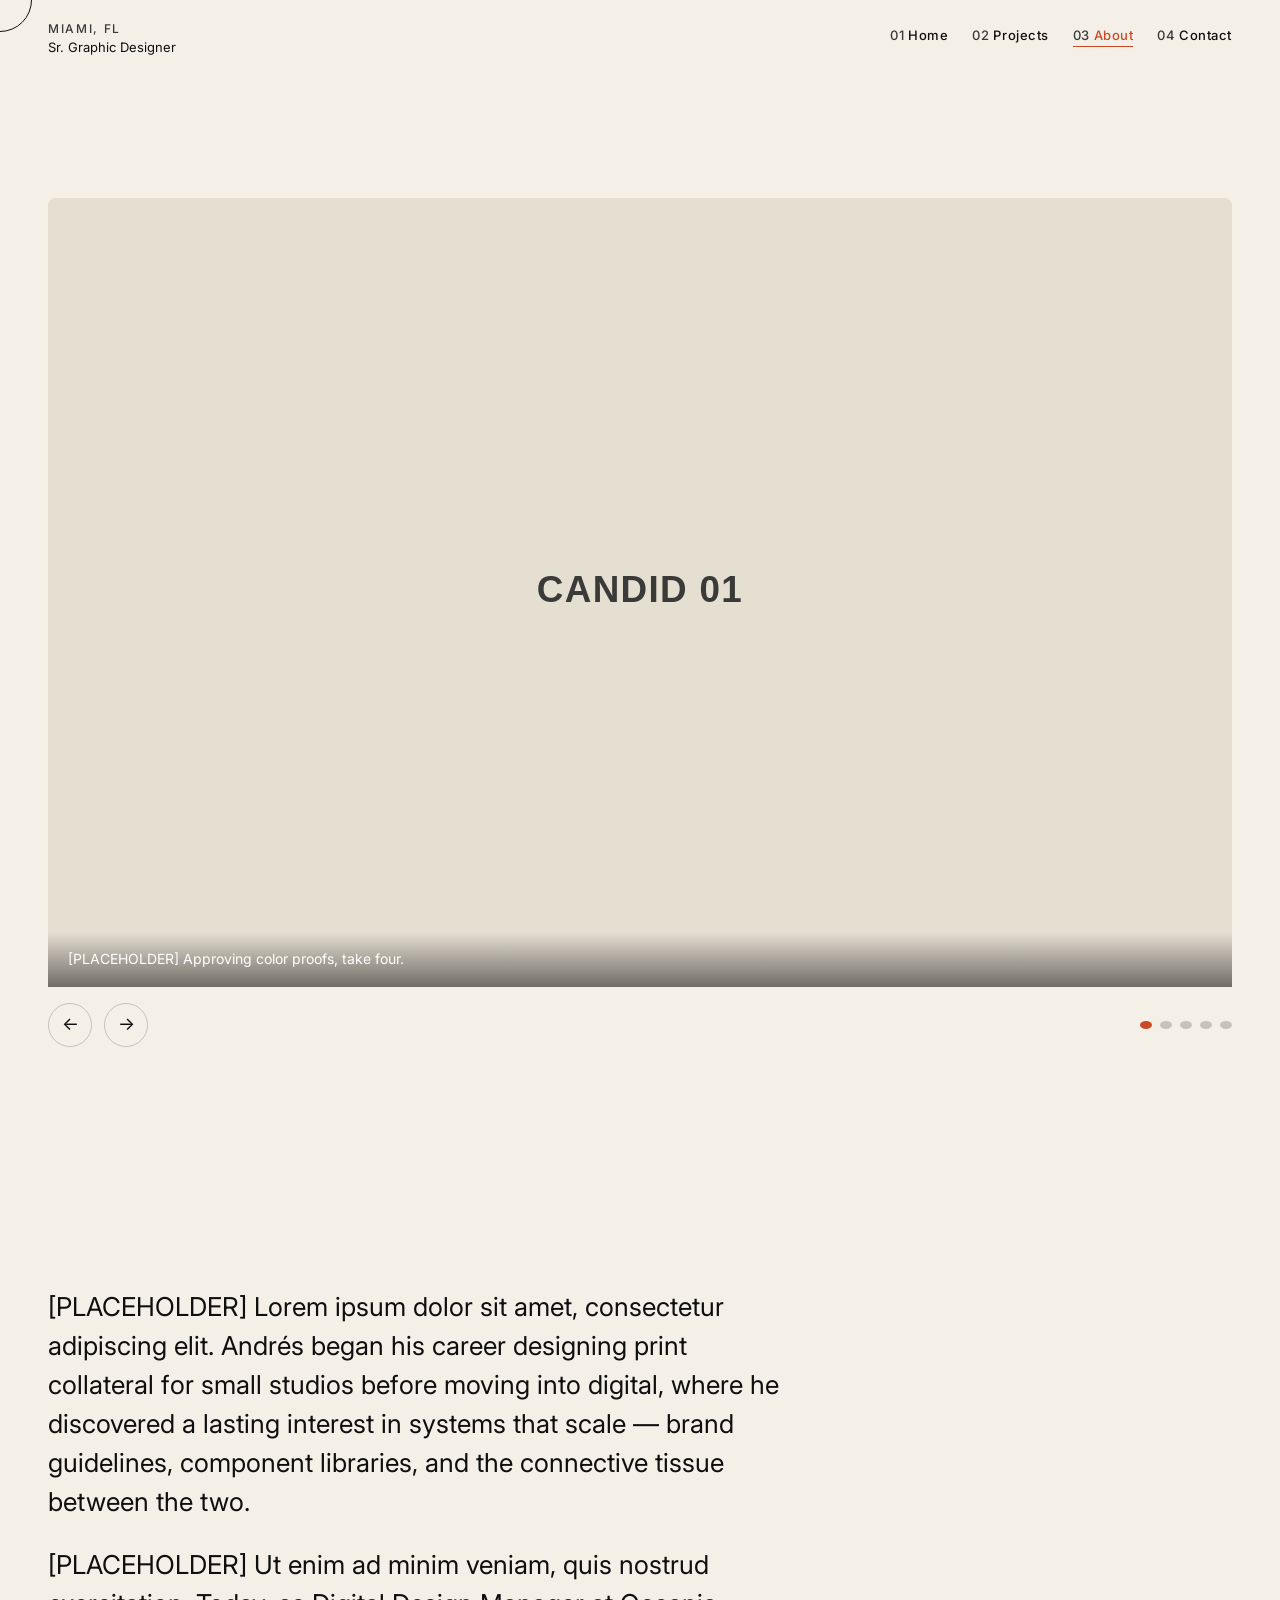
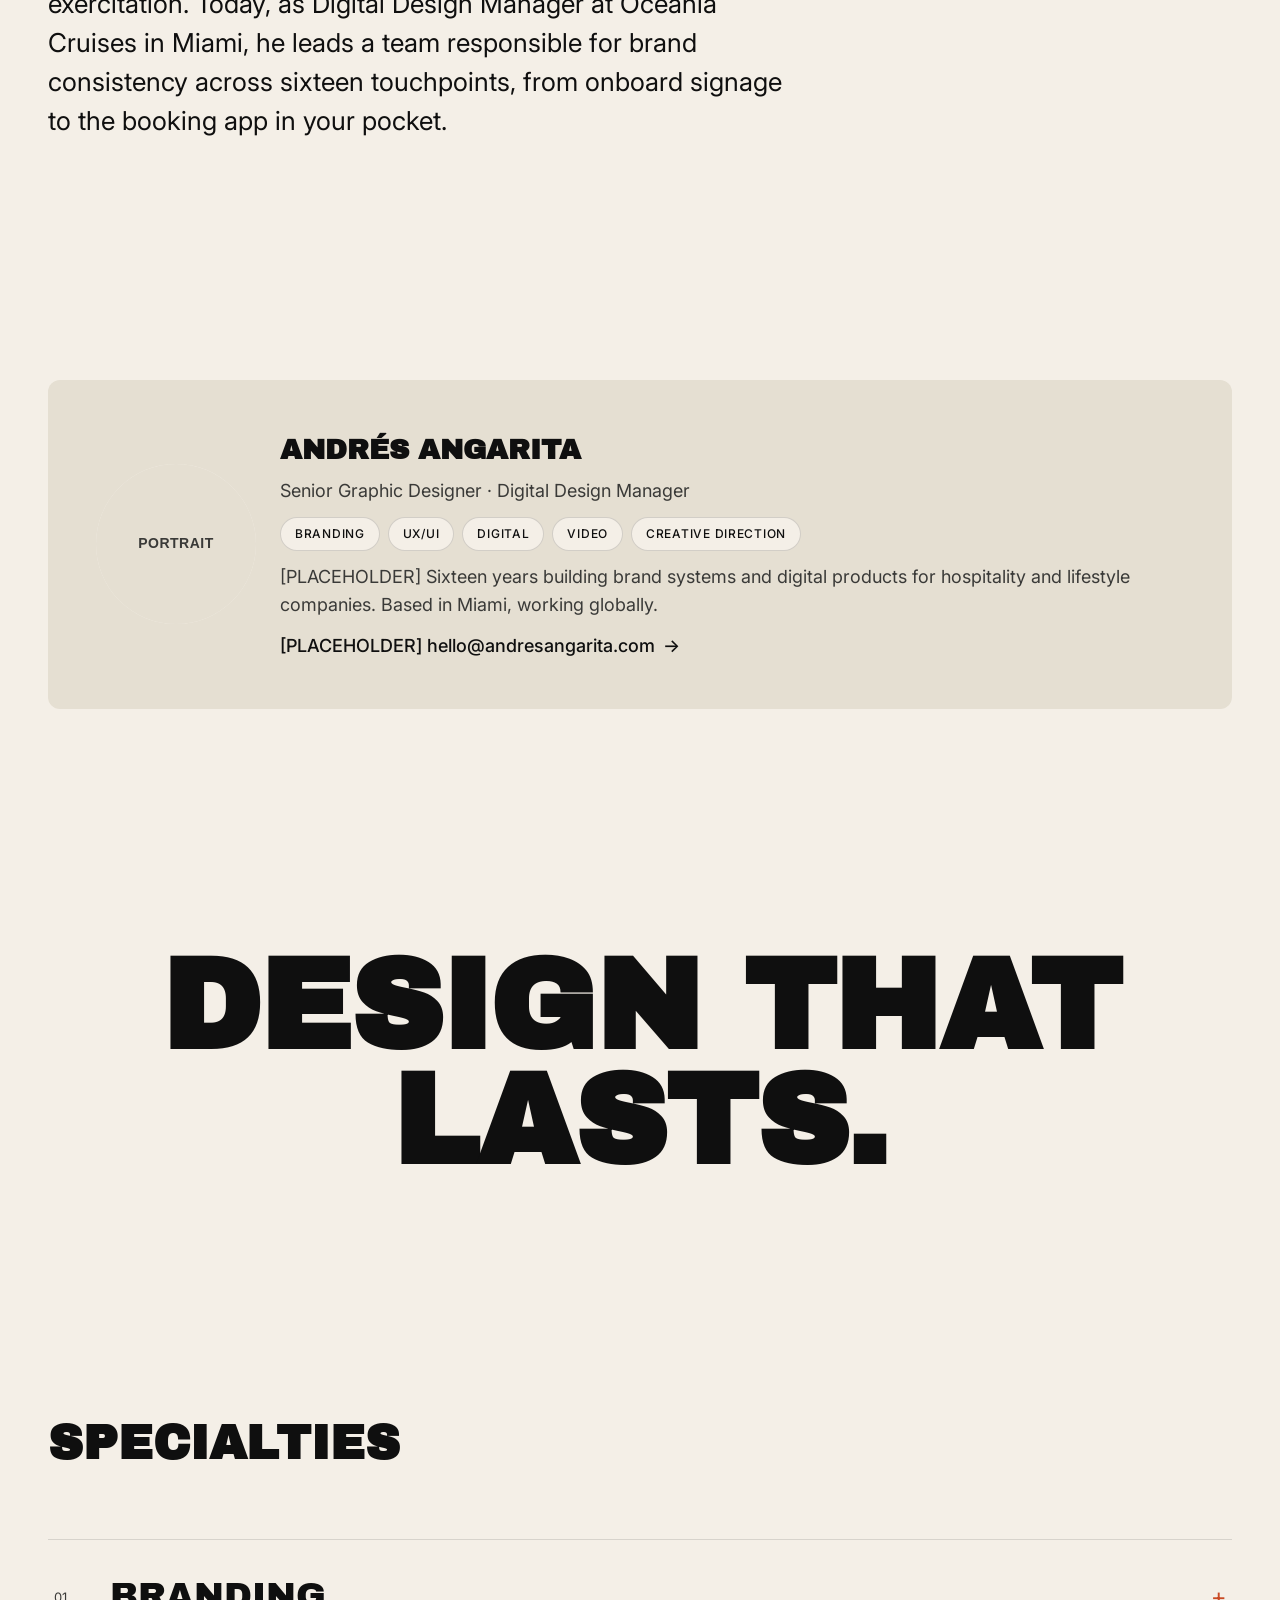
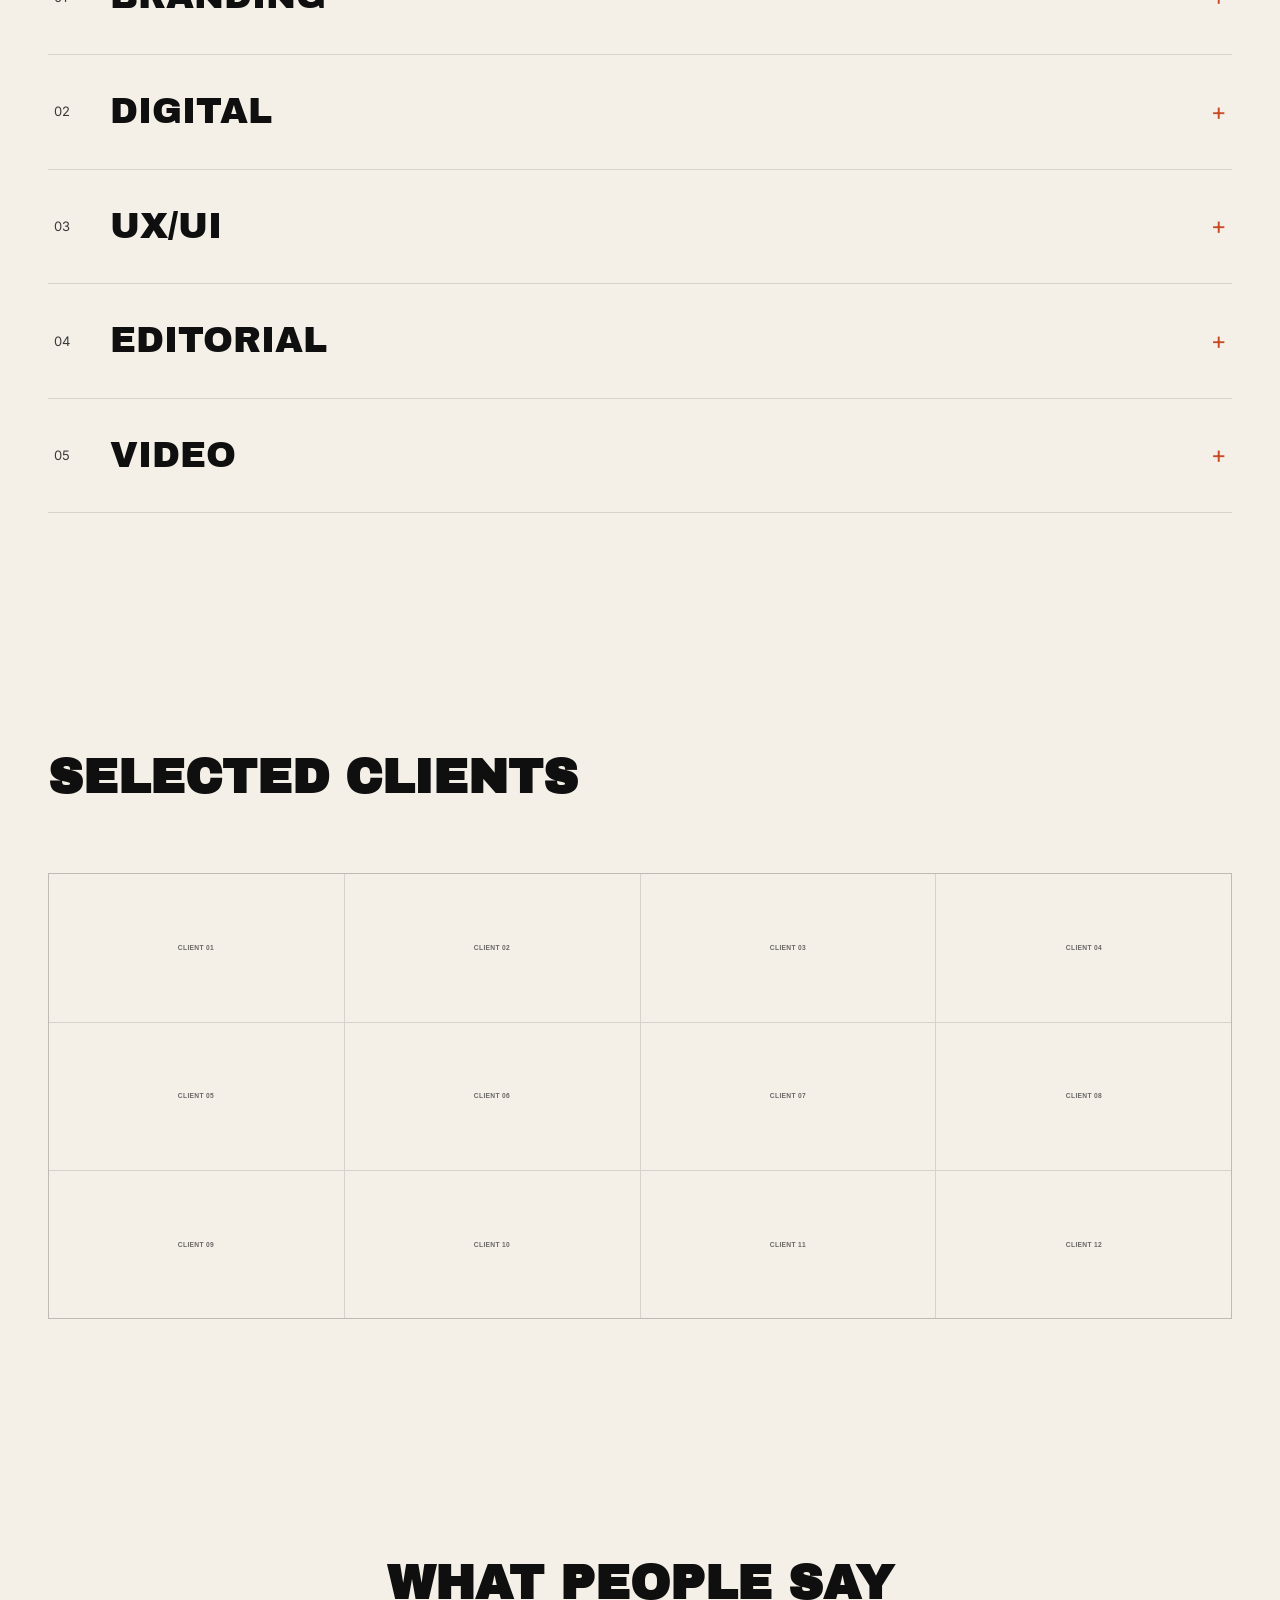
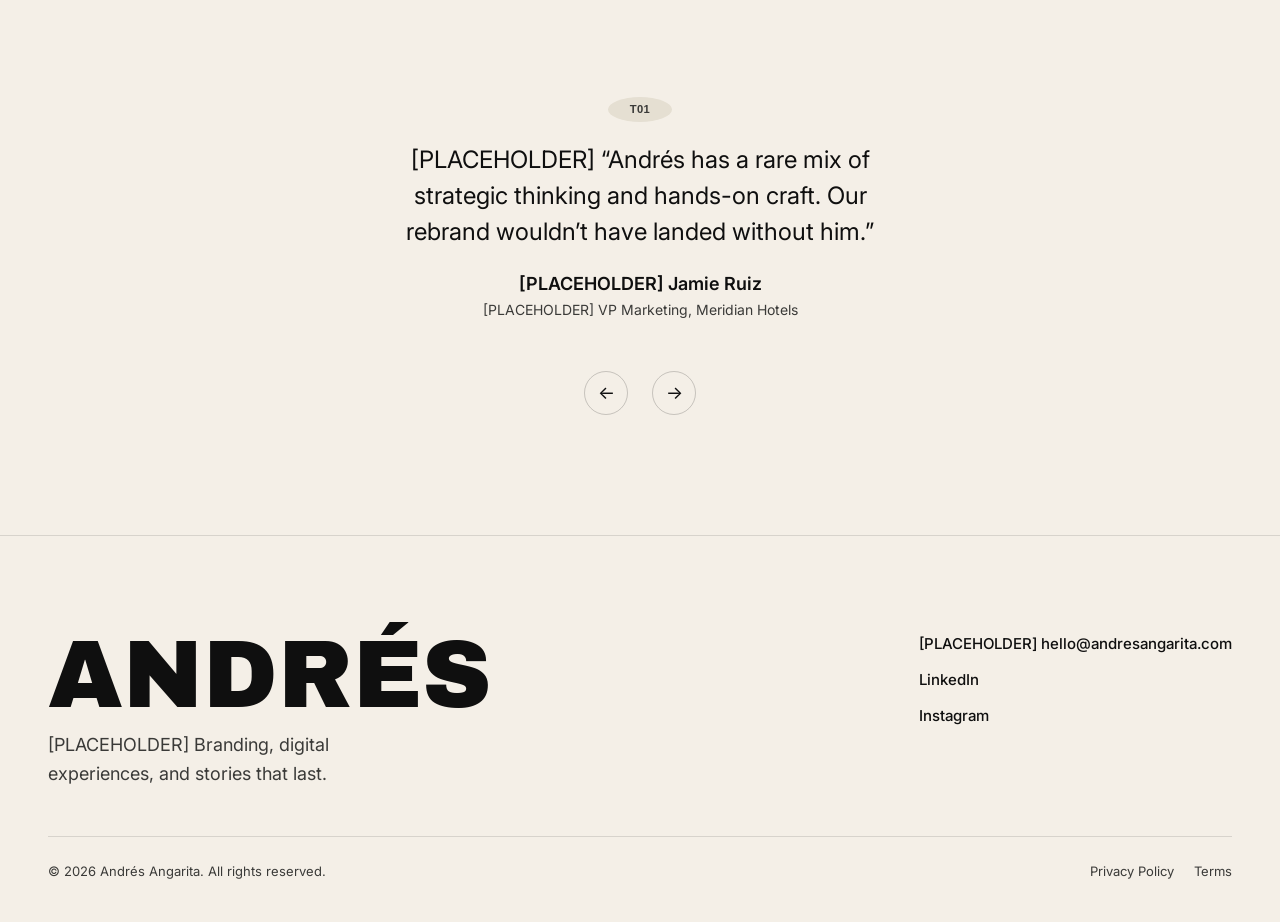
==== about.html @ 6ee6bb44 "Add files via upload" ====
<!DOCTYPE html>
<html lang="en">
<head>
<meta charset="UTF-8">
<meta name="viewport" content="width=device-width, initial-scale=1.0">
<title>About — Andrés Angarita</title>
<meta name="description" content="[PLACEHOLDER] Sixteen years of branding, digital design, and creative direction. Meet Andrés Angarita, Senior Graphic Designer and Digital Design Manager based in Miami.">
<link rel="icon" type="image/svg+xml" href="/favicon.svg">
<link rel="stylesheet" href="/styles.css">
</head>
<body>
<a class="skip-link" href="#main">Skip to content</a>

<header class="site-header">
  <div class="container">
    <div class="address-block">
      <span class="meta-label">Miami, FL</span>
      <span>Sr. Graphic Designer</span>
    </div>

    <nav class="primary-nav" aria-label="Primary">
      <ul>
        <li><a href="index.html"><span class="num">01</span>Home</a></li>
        <li><a href="projects.html"><span class="num">02</span>Projects</a></li>
        <li><a href="about.html" class="is-active" aria-current="page"><span class="num">03</span>About</a></li>
        <li><a href="#contact"><span class="num">04</span>Contact</a></li>
      </ul>
    </nav>

    <button class="nav-toggle" aria-label="Toggle menu" aria-expanded="false" aria-controls="nav-overlay">
      <span></span><span></span><span></span>
    </button>
  </div>
</header>

<div class="nav-overlay" id="nav-overlay">
  <nav aria-label="Mobile primary">
    <ul>
      <li><a href="index.html"><span class="num">01</span>Home</a></li>
      <li><a href="projects.html"><span class="num">02</span>Projects</a></li>
      <li><a href="about.html"><span class="num">03</span>About</a></li>
      <li><a href="#contact"><span class="num">04</span>Contact</a></li>
    </ul>
  </nav>
</div>

<main id="main">

  <section class="photo-carousel">
    <div class="container">
      <div class="carousel" data-slider>
        <div class="carousel__track">

          <div class="carousel__slide is-active">
            <img src="/assets/placeholder-candid-01.svg" alt="[PLACEHOLDER] Candid photo of Andrés reviewing print proofs">
            <p class="carousel__caption">[PLACEHOLDER] Approving color proofs, take four.</p>
          </div>

          <div class="carousel__slide">
            <img src="/assets/placeholder-candid-02.svg" alt="[PLACEHOLDER] Candid photo of Andrés sketching concepts">
            <p class="carousel__caption">[PLACEHOLDER] Sketchbook, coffee, repeat.</p>
          </div>

          <div class="carousel__slide">
            <img src="/assets/placeholder-candid-03.svg" alt="[PLACEHOLDER] Candid photo of Andrés presenting to a team">
            <p class="carousel__caption">[PLACEHOLDER] Pitching the rebrand, slide 12 of 40.</p>
          </div>

          <div class="carousel__slide">
            <img src="/assets/placeholder-candid-04.svg" alt="[PLACEHOLDER] Candid photo of Andrés aboard a cruise ship">
            <p class="carousel__caption">[PLACEHOLDER] Research trip, not a vacation. Mostly.</p>
          </div>

          <div class="carousel__slide">
            <img src="/assets/placeholder-candid-05.svg" alt="[PLACEHOLDER] Candid photo of Andrés laughing with the design team">
            <p class="carousel__caption">[PLACEHOLDER] The team, mid inside-joke.</p>
          </div>

        </div>

        <div class="carousel__controls">
          <div class="carousel__arrows">
            <button class="carousel__arrow carousel__arrow--prev" type="button" aria-label="Previous photo">←</button>
            <button class="carousel__arrow carousel__arrow--next" type="button" aria-label="Next photo">→</button>
          </div>
          <div class="carousel__dots"></div>
        </div>
      </div>
    </div>
  </section>

  <section class="about-intro">
    <div class="container">
      <div class="reveal" style="max-width: 68ch;">
        <p style="font-size: clamp(20px, 2.6vw, 26px); line-height: 1.5;">[PLACEHOLDER] Lorem ipsum dolor sit amet, consectetur adipiscing elit. Andrés began his career designing print collateral for small studios before moving into digital, where he discovered a lasting interest in systems that scale &mdash; brand guidelines, component libraries, and the connective tissue between the two.</p>
        <p style="font-size: clamp(20px, 2.6vw, 26px); line-height: 1.5; margin-top: 24px;">[PLACEHOLDER] Ut enim ad minim veniam, quis nostrud exercitation. Today, as Digital Design Manager at Oceania Cruises in Miami, he leads a team responsible for brand consistency across sixteen touchpoints, from onboard signage to the booking app in your pocket.</p>
      </div>
    </div>
  </section>

  <section class="profile-card-section">
    <div class="container">
      <div class="profile-card reveal">
        <div class="profile-card__portrait">
          <img src="/assets/placeholder-portrait.svg" alt="[PLACEHOLDER] Portrait of Andrés Angarita">
        </div>
        <div class="profile-card__body">
          <h3>Andrés Angarita</h3>
          <p class="text-secondary">Senior Graphic Designer &middot; Digital Design Manager</p>
          <ul class="tag-list">
            <li>Branding</li>
            <li>UX/UI</li>
            <li>Digital</li>
            <li>Video</li>
            <li>Creative Direction</li>
          </ul>
          <p class="text-secondary">[PLACEHOLDER] Sixteen years building brand systems and digital products for hospitality and lifestyle companies. Based in Miami, working globally.</p>
          <p style="margin-top: 12px;"><a class="link-arrow" href="mailto:hello@andresangarita.com">[PLACEHOLDER] hello@andresangarita.com <span class="arrow">→</span></a></p>
        </div>
      </div>
    </div>
  </section>

  <section class="manifesto">
    <div class="container">
      <h2 class="display-xl reveal">Design that lasts.</h2>
    </div>
  </section>

  <section class="specialties">
    <div class="container">
      <div class="section-head reveal">
        <h2 class="display-md">Specialties</h2>
      </div>

      <div class="accordion reveal">

        <div class="accordion__item">
          <button class="accordion__trigger" aria-expanded="false" aria-controls="panel-branding">
            <span class="accordion__number">01</span>
            <span class="accordion__label">Branding</span>
            <span class="accordion__icon">+</span>
          </button>
          <div class="accordion__panel" id="panel-branding">
            <div class="accordion__panel-inner">
              <ul>
                <li>[PLACEHOLDER] Logo &amp; identity systems</li>
                <li>[PLACEHOLDER] Brand guidelines</li>
                <li>[PLACEHOLDER] Naming &amp; verbal identity</li>
                <li>[PLACEHOLDER] Packaging design</li>
              </ul>
            </div>
          </div>
        </div>

        <div class="accordion__item">
          <button class="accordion__trigger" aria-expanded="false" aria-controls="panel-digital">
            <span class="accordion__number">02</span>
            <span class="accordion__label">Digital</span>
            <span class="accordion__icon">+</span>
          </button>
          <div class="accordion__panel" id="panel-digital">
            <div class="accordion__panel-inner">
              <ul>
                <li>[PLACEHOLDER] Web design &amp; art direction</li>
                <li>[PLACEHOLDER] Email &amp; lifecycle campaigns</li>
                <li>[PLACEHOLDER] Social content systems</li>
                <li>[PLACEHOLDER] Design systems &amp; component libraries</li>
              </ul>
            </div>
          </div>
        </div>

        <div class="accordion__item">
          <button class="accordion__trigger" aria-expanded="false" aria-controls="panel-uxui">
            <span class="accordion__number">03</span>
            <span class="accordion__label">UX/UI</span>
            <span class="accordion__icon">+</span>
          </button>
          <div class="accordion__panel" id="panel-uxui">
            <div class="accordion__panel-inner">
              <ul>
                <li>[PLACEHOLDER] Product &amp; app design</li>
                <li>[PLACEHOLDER] User flows &amp; wireframes</li>
                <li>[PLACEHOLDER] Usability testing</li>
                <li>[PLACEHOLDER] Prototyping</li>
              </ul>
            </div>
          </div>
        </div>

        <div class="accordion__item">
          <button class="accordion__trigger" aria-expanded="false" aria-controls="panel-editorial">
            <span class="accordion__number">04</span>
            <span class="accordion__label">Editorial</span>
            <span class="accordion__icon">+</span>
          </button>
          <div class="accordion__panel" id="panel-editorial">
            <div class="accordion__panel-inner">
              <ul>
                <li>[PLACEHOLDER] Print layout &amp; typesetting</li>
                <li>[PLACEHOLDER] Magazine &amp; publication design</li>
                <li>[PLACEHOLDER] Photo direction</li>
                <li>[PLACEHOLDER] Long-form content design</li>
              </ul>
            </div>
          </div>
        </div>

        <div class="accordion__item">
          <button class="accordion__trigger" aria-expanded="false" aria-controls="panel-video">
            <span class="accordion__number">05</span>
            <span class="accordion__label">Video</span>
            <span class="accordion__icon">+</span>
          </button>
          <div class="accordion__panel" id="panel-video">
            <div class="accordion__panel-inner">
              <ul>
                <li>[PLACEHOLDER] Campaign &amp; brand films</li>
                <li>[PLACEHOLDER] Motion graphics</li>
                <li>[PLACEHOLDER] Social &amp; short-form edits</li>
                <li>[PLACEHOLDER] Storyboarding</li>
              </ul>
            </div>
          </div>
        </div>

      </div>
    </div>
  </section>

  <section class="clients">
    <div class="container">
      <div class="section-head reveal">
        <h2 class="display-md">Selected clients</h2>
      </div>
      <div class="clients-grid reveal">
        <div class="clients-grid__cell"><img src="/assets/placeholder-logo-01.svg" alt="[PLACEHOLDER] Client 01 logo"></div>
        <div class="clients-grid__cell"><img src="/assets/placeholder-logo-02.svg" alt="[PLACEHOLDER] Client 02 logo"></div>
        <div class="clients-grid__cell"><img src="/assets/placeholder-logo-03.svg" alt="[PLACEHOLDER] Client 03 logo"></div>
        <div class="clients-grid__cell"><img src="/assets/placeholder-logo-04.svg" alt="[PLACEHOLDER] Client 04 logo"></div>
        <div class="clients-grid__cell"><img src="/assets/placeholder-logo-05.svg" alt="[PLACEHOLDER] Client 05 logo"></div>
        <div class="clients-grid__cell"><img src="/assets/placeholder-logo-06.svg" alt="[PLACEHOLDER] Client 06 logo"></div>
        <div class="clients-grid__cell"><img src="/assets/placeholder-logo-07.svg" alt="[PLACEHOLDER] Client 07 logo"></div>
        <div class="clients-grid__cell"><img src="/assets/placeholder-logo-08.svg" alt="[PLACEHOLDER] Client 08 logo"></div>
        <div class="clients-grid__cell"><img src="/assets/placeholder-logo-09.svg" alt="[PLACEHOLDER] Client 09 logo"></div>
        <div class="clients-grid__cell"><img src="/assets/placeholder-logo-10.svg" alt="[PLACEHOLDER] Client 10 logo"></div>
        <div class="clients-grid__cell"><img src="/assets/placeholder-logo-11.svg" alt="[PLACEHOLDER] Client 11 logo"></div>
        <div class="clients-grid__cell"><img src="/assets/placeholder-logo-12.svg" alt="[PLACEHOLDER] Client 12 logo"></div>
      </div>
    </div>
  </section>

  <section class="testimonials-section">
    <div class="container">
      <div class="section-head reveal">
        <h2 class="display-md center" style="width:100%; text-align:center;">What people say</h2>
      </div>

      <div class="testimonials reveal" data-slider>
        <div class="testimonials__track">

          <blockquote class="testimonial-slide is-active">
            <div class="testimonial-slide__photo">
              <img src="/assets/placeholder-testimonial-01.svg" alt="[PLACEHOLDER] Portrait of testimonial author one">
            </div>
            <p class="testimonial-slide__quote">[PLACEHOLDER] &ldquo;Andrés has a rare mix of strategic thinking and hands-on craft. Our rebrand wouldn&rsquo;t have landed without him.&rdquo;</p>
            <footer>
              <p class="testimonial-slide__name">[PLACEHOLDER] Jamie Ruiz</p>
              <p class="testimonial-slide__company">[PLACEHOLDER] VP Marketing, Meridian Hotels</p>
            </footer>
          </blockquote>

          <blockquote class="testimonial-slide">
            <div class="testimonial-slide__photo">
              <img src="/assets/placeholder-testimonial-02.svg" alt="[PLACEHOLDER] Portrait of testimonial author two">
            </div>
            <p class="testimonial-slide__quote">[PLACEHOLDER] &ldquo;He translated a complicated brief into something our whole team could rally around in a single workshop.&rdquo;</p>
            <footer>
              <p class="testimonial-slide__name">[PLACEHOLDER] Priya Shah</p>
              <p class="testimonial-slide__company">[PLACEHOLDER] Product Lead, Regatta</p>
            </footer>
          </blockquote>

          <blockquote class="testimonial-slide">
            <div class="testimonial-slide__photo">
              <img src="/assets/placeholder-testimonial-03.svg" alt="[PLACEHOLDER] Portrait of testimonial author three">
            </div>
            <p class="testimonial-slide__quote">[PLACEHOLDER] &ldquo;Calm under pressure, obsessive about details, and genuinely fun to work with. Rare combination.&rdquo;</p>
            <footer>
              <p class="testimonial-slide__name">[PLACEHOLDER] Marcus Lee</p>
              <p class="testimonial-slide__company">[PLACEHOLDER] Creative Director, Fernweh Coffee Co.</p>
            </footer>
          </blockquote>

        </div>

        <div class="testimonials__controls">
          <button class="carousel__arrow testimonials__arrow--prev" type="button" aria-label="Previous testimonial">←</button>
          <button class="carousel__arrow testimonials__arrow--next" type="button" aria-label="Next testimonial">→</button>
        </div>
      </div>
    </div>
  </section>

</main>

<footer class="site-footer" id="contact">
  <div class="container">
    <div class="site-footer__top">
      <div>
        <div class="footer-wordmark">Andrés</div>
        <p class="footer-tagline">[PLACEHOLDER] Branding, digital experiences, and stories that last.</p>
      </div>
      <div class="footer-links">
        <a href="mailto:hello@andresangarita.com">[PLACEHOLDER] hello@andresangarita.com</a>
        <a href="https://linkedin.com/in/placeholder" target="_blank" rel="noopener">LinkedIn</a>
        <a href="https://instagram.com/placeholder" target="_blank" rel="noopener">Instagram</a>
      </div>
    </div>
    <div class="site-footer__bottom">
      <span>&copy; 2026 Andrés Angarita. All rights reserved.</span>
      <div class="legal-links">
        <a href="#">Privacy Policy</a>
        <a href="#">Terms</a>
      </div>
    </div>
  </div>
</footer>

<script src="/main.js"></script>
</body>
</html>
---- styles.css ----
/* =========================================================
   Andrés Angarita — Portfolio
   Shared stylesheet for index.html, projects.html, about.html
   ========================================================= */

@import url('https://fonts.googleapis.com/css2?family=Archivo+Black&family=Inter:wght@400;500;600&display=swap');

/* ---------- Reset ---------- */
*,
*::before,
*::after { box-sizing: border-box; }

html { -webkit-text-size-adjust: 100%; }

body,
h1, h2, h3, h4, p,
ul, ol, li,
figure { margin: 0; padding: 0; }

ul, ol { list-style: none; }

img, svg { display: block; max-width: 100%; }

a { color: inherit; text-decoration: none; }

button {
  font: inherit;
  color: inherit;
  background: none;
  border: none;
  cursor: pointer;
}

input, textarea { font: inherit; }

/* ---------- Tokens ---------- */
:root {
  --bg: #F4EFE7;
  --text: #0F0F0F;
  --text-secondary: #3A3A38;
  --card: #E5DFD2;
  --accent: #C94A25;

  --font-display: 'Archivo Black', 'Space Grotesk', 'Helvetica Neue', Arial, sans-serif;
  --font-body: 'Inter', -apple-system, BlinkMacSystemFont, 'Segoe UI', sans-serif;

  --container-max: 1280px;
  --gutter: 32px;
  --section-pad: clamp(72px, 16vw, 96px);

  --ease-out: cubic-bezier(0.16, 1, 0.3, 1);
  --motion-fast: 300ms;
  --motion-slow: 500ms;
}

@media (min-width: 768px) {
  :root {
    --gutter: 48px;
    --section-pad: clamp(120px, 9vw, 160px);
  }
}

@media (prefers-reduced-motion: reduce) {
  *, *::before, *::after {
    animation-duration: 0.001ms !important;
    animation-iteration-count: 1 !important;
    transition-duration: 0.001ms !important;
    scroll-behavior: auto !important;
  }
}

/* ---------- Base ---------- */
html { scroll-behavior: smooth; }

body {
  background: var(--bg);
  color: var(--text);
  font-family: var(--font-body);
  font-weight: 400;
  font-size: 16px;
  line-height: 1.6;
  min-height: 100vh;
  overflow-x: hidden;
}

body.nav-open { overflow: hidden; }

@media (min-width: 768px) {
  body { font-size: 17px; }
}
@media (min-width: 1200px) {
  body { font-size: 18px; }
}

.container {
  max-width: var(--container-max);
  margin-inline: auto;
  padding-inline: clamp(20px, 5vw, 48px);
}

.grid-12 {
  display: grid;
  grid-template-columns: repeat(12, 1fr);
  gap: var(--gutter);
}

section {
  padding-block: var(--section-pad);
}

.meta-label {
  font-family: var(--font-body);
  font-weight: 500;
  letter-spacing: 0.14em;
  text-transform: uppercase;
  font-size: 12px;
  color: var(--text-secondary);
}

.text-secondary { color: var(--text-secondary); }

.display-xl {
  font-family: var(--font-display);
  text-transform: uppercase;
  line-height: 0.9;
  letter-spacing: -0.01em;
  font-size: clamp(64px, 12vw, 220px);
}

.display-lg {
  font-family: var(--font-display);
  text-transform: uppercase;
  line-height: 0.95;
  letter-spacing: -0.01em;
  font-size: clamp(40px, 8vw, 96px);
}

.display-md {
  font-family: var(--font-display);
  text-transform: uppercase;
  line-height: 1;
  font-size: clamp(28px, 5vw, 48px);
}

.lede {
  font-size: clamp(20px, 3vw, 32px);
  line-height: 1.4;
  font-weight: 400;
  max-width: 20ch;
}

.link-arrow {
  display: inline-flex;
  align-items: center;
  gap: 8px;
  font-weight: 500;
}

.link-arrow .arrow {
  display: inline-block;
  transition: transform var(--motion-fast) var(--ease-out);
}

.link-arrow:hover .arrow,
.link-arrow:focus-visible .arrow {
  transform: translateX(6px);
}

/* ---------- Buttons ---------- */
.btn {
  display: inline-flex;
  align-items: center;
  gap: 8px;
  padding: 16px 28px;
  border-radius: 999px;
  border: 1px solid var(--text);
  font-weight: 500;
  font-size: 15px;
  transition: background var(--motion-fast) var(--ease-out),
              color var(--motion-fast) var(--ease-out),
              border-color var(--motion-fast) var(--ease-out),
              transform var(--motion-fast) var(--ease-out);
}

.btn:hover, .btn:focus-visible {
  transform: translateY(-2px);
}

.btn--primary {
  background: var(--text);
  color: var(--bg);
}
.btn--primary:hover, .btn--primary:focus-visible {
  background: var(--accent);
  border-color: var(--accent);
}

.btn--ghost {
  background: transparent;
  color: var(--text);
}
.btn--ghost:hover, .btn--ghost:focus-visible {
  background: var(--text);
  color: var(--bg);
}

.btn-row {
  display: flex;
  flex-wrap: wrap;
  gap: 16px;
}

/* ---------- Skip link ---------- */
.skip-link {
  position: absolute;
  top: -100px;
  left: 16px;
  background: var(--text);
  color: var(--bg);
  padding: 12px 20px;
  border-radius: 6px;
  z-index: 1000;
  transition: top var(--motion-fast) var(--ease-out);
}
.skip-link:focus {
  top: 16px;
}

/* ---------- Header / Nav ---------- */
.site-header {
  position: relative;
  z-index: 100;
  padding-block: 20px;
}

.site-header .container {
  display: flex;
  align-items: flex-start;
  justify-content: space-between;
  gap: 24px;
}

.address-block {
  font-size: 13px;
  line-height: 1.5;
}

.address-block .meta-label {
  display: block;
}

.primary-nav {
  display: none;
}

.primary-nav ul {
  display: flex;
  gap: 24px;
  align-items: center;
}

.primary-nav a {
  font-size: 13px;
  font-weight: 500;
  letter-spacing: 0.04em;
  position: relative;
  padding-bottom: 2px;
}

.primary-nav a span.num {
  color: var(--text-secondary);
  margin-right: 4px;
}

.primary-nav a::after {
  content: '';
  position: absolute;
  left: 0;
  bottom: -2px;
  width: 0;
  height: 1px;
  background: var(--accent);
  transition: width var(--motion-fast) var(--ease-out);
}

.primary-nav a:hover::after,
.primary-nav a:focus-visible::after,
.primary-nav a.is-active::after {
  width: 100%;
}

.primary-nav a.is-active {
  color: var(--accent);
}

@media (min-width: 768px) {
  .primary-nav { display: block; }
  .nav-toggle { display: none; }
}

/* Hamburger */
.nav-toggle {
  display: flex;
  flex-direction: column;
  gap: 5px;
  padding: 10px;
  margin: -10px;
  z-index: 210;
}

.nav-toggle span {
  width: 24px;
  height: 2px;
  background: var(--text);
  transition: transform var(--motion-fast) var(--ease-out),
              opacity var(--motion-fast) var(--ease-out);
}

.nav-toggle[aria-expanded="true"] span:nth-child(1) {
  transform: translateY(7px) rotate(45deg);
}
.nav-toggle[aria-expanded="true"] span:nth-child(2) {
  opacity: 0;
}
.nav-toggle[aria-expanded="true"] span:nth-child(3) {
  transform: translateY(-7px) rotate(-45deg);
}

/* Mobile full-screen overlay */
.nav-overlay {
  position: fixed;
  inset: 0;
  background: var(--bg);
  z-index: 200;
  display: flex;
  flex-direction: column;
  justify-content: center;
  padding: 32px;
  opacity: 0;
  visibility: hidden;
  transform: translateY(-12px);
  transition: opacity var(--motion-slow) var(--ease-out),
              transform var(--motion-slow) var(--ease-out),
              visibility 0s linear var(--motion-slow);
}

.nav-overlay.is-open {
  opacity: 1;
  visibility: visible;
  transform: translateY(0);
  transition: opacity var(--motion-slow) var(--ease-out),
              transform var(--motion-slow) var(--ease-out),
              visibility 0s;
}

.nav-overlay ul {
  display: flex;
  flex-direction: column;
  gap: 24px;
}

.nav-overlay a {
  font-family: var(--font-display);
  text-transform: uppercase;
  font-size: clamp(32px, 12vw, 56px);
}

.nav-overlay a span.num {
  color: var(--accent);
  font-family: var(--font-body);
  font-size: 16px;
  letter-spacing: 0.1em;
  margin-right: 12px;
  vertical-align: middle;
}

@media (min-width: 768px) {
  .nav-overlay, .nav-toggle { display: none !important; }
}

/* ---------- Hero ---------- */
.hero {
  min-height: 100svh;
  display: flex;
  flex-direction: column;
  justify-content: center;
  align-items: center;
  text-align: center;
  gap: 24px;
  padding-block: 40px;
}

.hero-wordmark {
  width: 100%;
  text-align: center;
}

.scroll-prompt {
  font-size: 13px;
  letter-spacing: 0.1em;
  text-transform: uppercase;
  display: inline-flex;
  align-items: center;
  gap: 8px;
  animation: bob 2.2s ease-in-out infinite;
}

@keyframes bob {
  0%, 100% { transform: translateY(0); }
  50% { transform: translateY(6px); }
}

@media (prefers-reduced-motion: reduce) {
  .scroll-prompt { animation: none; }
}

/* ---------- Intro ---------- */
.intro p {
  font-size: clamp(24px, 4vw, 44px);
  line-height: 1.3;
  max-width: 18ch;
}

/* ---------- Section heads ---------- */
.section-head {
  display: flex;
  flex-direction: column;
  gap: 16px;
  margin-bottom: clamp(40px, 6vw, 72px);
}

@media (min-width: 768px) {
  .section-head {
    flex-direction: row;
    justify-content: space-between;
    align-items: flex-end;
  }
}

/* ---------- Project rows (Featured work / Projects list) ---------- */
.project-list {
  border-top: 1px solid rgba(15,15,15,0.12);
}

.project-row {
  position: relative;
  border-bottom: 1px solid rgba(15,15,15,0.12);
  transition: opacity var(--motion-fast) var(--ease-out),
              transform var(--motion-fast) var(--ease-out);
}

.project-row__link {
  display: flex;
  flex-direction: column;
  gap: 8px;
  padding-block: 28px;
}

@media (min-width: 1024px) {
  .project-row__link {
    flex-direction: row;
    align-items: baseline;
    gap: var(--gutter);
    padding-block: 36px;
  }
}

.project-row__index {
  font-size: 13px;
  color: var(--text-secondary);
  flex: 0 0 auto;
  width: 32px;
}

.project-row__title {
  font-family: var(--font-display);
  text-transform: uppercase;
  font-size: clamp(28px, 4vw, 48px);
  line-height: 1;
  flex: 0 1 auto;
  transition: color var(--motion-fast) var(--ease-out);
}

.project-row:hover .project-row__title,
.project-row__link:focus-visible .project-row__title {
  color: var(--accent);
}

.project-row__desc {
  color: var(--text-secondary);
  flex: 1 1 260px;
  max-width: 42ch;
}

.project-row__tags {
  font-family: var(--font-body);
  font-weight: 500;
  letter-spacing: 0.1em;
  text-transform: uppercase;
  font-size: 11px;
  color: var(--text-secondary);
  flex: 0 0 auto;
  white-space: nowrap;
}

.project-row__thumb {
  position: absolute;
  top: 50%;
  right: clamp(0px, 4vw, 48px);
  width: 200px;
  height: 140px;
  transform: translateY(-50%) scale(1);
  opacity: 0;
  pointer-events: none;
  overflow: hidden;
  border-radius: 4px;
  transition: opacity var(--motion-fast) var(--ease-out),
              transform var(--motion-fast) var(--ease-out);
  z-index: 2;
  display: none;
}

.project-row__thumb img {
  width: 100%;
  height: 100%;
  object-fit: cover;
}

@media (min-width: 1024px) {
  .project-row__thumb { display: block; }
  .project-row:hover .project-row__thumb,
  .project-row__link:focus-visible ~ .project-row__thumb {
    opacity: 1;
    transform: translateY(-50%) scale(1.02);
  }
}

.project-row.is-filtered-out {
  opacity: 0;
  transform: translateY(8px);
  pointer-events: none;
}

/* ---------- Filter chips ---------- */
.filter-chips {
  display: flex;
  flex-wrap: wrap;
  gap: 12px;
  margin-bottom: clamp(40px, 6vw, 64px);
}

.chip {
  padding: 10px 20px;
  border-radius: 999px;
  border: 1px solid rgba(15,15,15,0.2);
  font-size: 13px;
  font-weight: 500;
  letter-spacing: 0.04em;
  transition: background var(--motion-fast) var(--ease-out),
              color var(--motion-fast) var(--ease-out),
              border-color var(--motion-fast) var(--ease-out);
}

.chip:hover, .chip:focus-visible {
  border-color: var(--text);
}

.chip.is-active {
  background: var(--text);
  color: var(--bg);
  border-color: var(--text);
}

/* ---------- About tease ---------- */
.about-tease {
  display: flex;
  flex-direction: column;
  gap: var(--gutter);
}

.about-tease__photo {
  aspect-ratio: 4 / 5;
  background: var(--card);
  border-radius: 8px;
  overflow: hidden;
}

.about-tease__photo img {
  width: 100%;
  height: 100%;
  object-fit: cover;
}

.about-tease__copy {
  display: flex;
  flex-direction: column;
  gap: 20px;
  justify-content: center;
}

@media (min-width: 768px) {
  .about-tease { flex-direction: row; align-items: center; }
  .about-tease__photo { flex: 0 0 40%; }
  .about-tease__copy { flex: 1 1 auto; }
}

/* ---------- Closing CTA ---------- */
.closing-cta {
  text-align: center;
  display: flex;
  flex-direction: column;
  align-items: center;
  gap: 40px;
}

.closing-cta .display-lg { max-width: 16ch; }

/* ---------- Footer ---------- */
.site-footer {
  border-top: 1px solid rgba(15,15,15,0.12);
  padding-block: clamp(56px, 8vw, 96px) 40px;
}

.site-footer__top {
  display: flex;
  flex-direction: column;
  gap: 40px;
  margin-bottom: 48px;
}

@media (min-width: 768px) {
  .site-footer__top {
    flex-direction: row;
    justify-content: space-between;
  }
}

.footer-wordmark {
  font-family: var(--font-display);
  text-transform: uppercase;
  font-size: clamp(40px, 8vw, 96px);
  line-height: 0.9;
}

.footer-tagline {
  color: var(--text-secondary);
  margin-top: 12px;
  max-width: 32ch;
}

.footer-links {
  display: flex;
  flex-direction: column;
  gap: 12px;
}

.footer-links a {
  font-size: 15px;
  font-weight: 500;
}

.footer-links a:hover, .footer-links a:focus-visible {
  color: var(--accent);
}

.site-footer__bottom {
  display: flex;
  flex-direction: column;
  gap: 12px;
  padding-top: 24px;
  border-top: 1px solid rgba(15,15,15,0.12);
  font-size: 13px;
  color: var(--text-secondary);
}

@media (min-width: 768px) {
  .site-footer__bottom {
    flex-direction: row;
    justify-content: space-between;
  }
}

.legal-links {
  display: flex;
  gap: 20px;
}

/* ---------- Reveal on scroll ---------- */
.reveal {
  opacity: 0;
  transform: translateY(24px);
  transition: opacity var(--motion-slow) var(--ease-out),
              transform var(--motion-slow) var(--ease-out);
}

.reveal.is-visible {
  opacity: 1;
  transform: translateY(0);
}

@media (prefers-reduced-motion: reduce) {
  .reveal {
    opacity: 1;
    transform: none;
    transition: none;
  }
}

/* ---------- Custom cursor ---------- */
.custom-cursor {
  position: fixed;
  top: 0;
  left: 0;
  width: 64px;
  height: 64px;
  border-radius: 50%;
  border: 1px solid var(--text);
  display: none;
  align-items: center;
  justify-content: center;
  pointer-events: none;
  z-index: 500;
  font-size: 12px;
  font-weight: 500;
  letter-spacing: 0.04em;
  text-transform: uppercase;
  background: transparent;
  transform: translate3d(-50%, -50%, 0);
  transition: width var(--motion-fast) var(--ease-out),
              height var(--motion-fast) var(--ease-out),
              background var(--motion-fast) var(--ease-out),
              border-color var(--motion-fast) var(--ease-out);
  will-change: transform;
}

.custom-cursor.is-hover {
  width: 88px;
  height: 88px;
  background: var(--accent);
  border-color: var(--accent);
  color: var(--bg);
}

.cursor-active,
.cursor-active a,
.cursor-active button {
  cursor: none;
}

@media (min-width: 1200px) {
  .cursor-active .custom-cursor {
    display: flex;
  }
}

/* ---------- Page title blocks (Projects / About) ---------- */
.page-title {
  display: flex;
  flex-direction: column;
  gap: 24px;
}

@media (min-width: 768px) {
  .page-title {
    flex-direction: row;
    justify-content: space-between;
    align-items: flex-end;
  }
}

.page-title .lede { max-width: 34ch; }

/* ---------- Carousel (About: photos) ---------- */
.carousel {
  position: relative;
  overflow: hidden;
  border-radius: 8px;
}

.carousel__track {
  display: flex;
  transition: transform var(--motion-slow) var(--ease-out);
}

.carousel__slide {
  flex: 0 0 100%;
  position: relative;
  aspect-ratio: 3 / 2;
  background: var(--card);
}

.carousel__slide img {
  width: 100%;
  height: 100%;
  object-fit: cover;
}

.carousel__caption {
  position: absolute;
  left: 0;
  bottom: 0;
  padding: 16px 20px;
  background: linear-gradient(to top, rgba(15,15,15,0.55), transparent);
  color: #fff;
  font-size: 14px;
  width: 100%;
}

.carousel__controls {
  display: flex;
  justify-content: space-between;
  align-items: center;
  margin-top: 16px;
}

.carousel__arrows {
  display: flex;
  gap: 12px;
}

.carousel__arrow {
  width: 44px;
  height: 44px;
  border-radius: 50%;
  border: 1px solid rgba(15,15,15,0.2);
  display: flex;
  align-items: center;
  justify-content: center;
  transition: border-color var(--motion-fast) var(--ease-out),
              background var(--motion-fast) var(--ease-out),
              color var(--motion-fast) var(--ease-out);
}

.carousel__arrow:hover, .carousel__arrow:focus-visible {
  background: var(--text);
  color: var(--bg);
  border-color: var(--text);
}

.carousel__dots {
  display: flex;
  gap: 8px;
}

.carousel__dot {
  width: 8px;
  height: 8px;
  border-radius: 50%;
  background: rgba(15,15,15,0.2);
  transition: background var(--motion-fast) var(--ease-out);
}

.carousel__dot.is-active {
  background: var(--accent);
}

/* ---------- Profile card ---------- */
.profile-card {
  background: var(--card);
  border-radius: 12px;
  padding: clamp(24px, 4vw, 48px);
  display: flex;
  flex-direction: column;
  gap: 24px;
}

@media (min-width: 768px) {
  .profile-card {
    flex-direction: row;
    align-items: center;
  }
}

.profile-card__portrait {
  width: 160px;
  height: 160px;
  border-radius: 50%;
  overflow: hidden;
  flex: 0 0 auto;
  background: var(--bg);
}

.profile-card__portrait img {
  width: 100%;
  height: 100%;
  object-fit: cover;
}

.profile-card__body h3 {
  font-family: var(--font-display);
  text-transform: uppercase;
  font-size: clamp(20px, 3vw, 28px);
  margin-bottom: 4px;
}

.tag-list {
  display: flex;
  flex-wrap: wrap;
  gap: 8px;
  margin-block: 12px;
}

.tag-list li {
  font-size: 12px;
  font-weight: 500;
  letter-spacing: 0.06em;
  text-transform: uppercase;
  padding: 6px 14px;
  border-radius: 999px;
  background: var(--bg);
  border: 1px solid rgba(15,15,15,0.15);
}

/* ---------- Manifesto ---------- */
.manifesto {
  text-align: center;
}

.manifesto .display-xl { font-size: clamp(48px, 10vw, 160px); }

/* ---------- Accordion ---------- */
.accordion {
  border-top: 1px solid rgba(15,15,15,0.12);
}

.accordion__item {
  border-bottom: 1px solid rgba(15,15,15,0.12);
}

.accordion__trigger {
  width: 100%;
  display: flex;
  align-items: center;
  gap: 24px;
  padding-block: 28px;
  text-align: left;
}

.accordion__number {
  font-size: 13px;
  color: var(--text-secondary);
  width: 32px;
  flex: 0 0 auto;
}

.accordion__label {
  font-family: var(--font-display);
  text-transform: uppercase;
  font-size: clamp(22px, 4vw, 36px);
  flex: 1 1 auto;
}

.accordion__icon {
  font-size: 24px;
  font-weight: 400;
  flex: 0 0 auto;
  transition: transform var(--motion-fast) var(--ease-out);
  color: var(--accent);
}

.accordion__item.is-open .accordion__icon {
  transform: rotate(45deg);
}

.accordion__panel {
  display: grid;
  grid-template-rows: 0fr;
  transition: grid-template-rows var(--motion-slow) var(--ease-out);
}

.accordion__item.is-open .accordion__panel {
  grid-template-rows: 1fr;
}

.accordion__panel-inner {
  overflow: hidden;
  min-height: 0;
}

.accordion__panel ul {
  padding-bottom: 28px;
  padding-left: 56px;
  display: flex;
  flex-direction: column;
  gap: 10px;
  color: var(--text-secondary);
}

/* ---------- Clients grid ---------- */
.clients-grid {
  display: grid;
  grid-template-columns: repeat(2, 1fr);
  gap: 1px;
  background: rgba(15,15,15,0.12);
  border: 1px solid rgba(15,15,15,0.12);
}

@media (min-width: 768px) {
  .clients-grid { grid-template-columns: repeat(4, 1fr); }
}

.clients-grid__cell {
  background: var(--bg);
  aspect-ratio: 2 / 1;
  display: flex;
  align-items: center;
  justify-content: center;
  padding: 24px;
}

.clients-grid__cell img {
  max-height: 40px;
  width: auto;
  filter: grayscale(1);
  opacity: 0.6;
  transition: opacity var(--motion-fast) var(--ease-out);
}

.clients-grid__cell:hover img {
  opacity: 1;
}

/* ---------- Testimonials ---------- */
.testimonials {
  position: relative;
  max-width: 780px;
  margin-inline: auto;
  text-align: center;
}

.testimonials__track {
  position: relative;
  min-height: 260px;
}

.testimonial-slide {
  position: absolute;
  inset: 0;
  opacity: 0;
  visibility: hidden;
  transform: translateY(12px);
  transition: opacity var(--motion-slow) var(--ease-out),
              transform var(--motion-slow) var(--ease-out),
              visibility 0s linear var(--motion-slow);
  display: flex;
  flex-direction: column;
  align-items: center;
  gap: 20px;
}

.testimonial-slide.is-active {
  opacity: 1;
  visibility: visible;
  transform: translateY(0);
  transition: opacity var(--motion-slow) var(--ease-out),
              transform var(--motion-slow) var(--ease-out),
              visibility 0s;
}

.testimonial-slide__photo {
  width: 64px;
  height: 64px;
  border-radius: 50%;
  overflow: hidden;
}

.testimonial-slide__photo img {
  width: 100%;
  height: 100%;
  object-fit: cover;
}

.testimonial-slide__quote {
  font-size: clamp(18px, 2.4vw, 24px);
  line-height: 1.5;
  max-width: 32ch;
}

.testimonial-slide__name {
  font-weight: 600;
}

.testimonial-slide__company {
  color: var(--text-secondary);
  font-size: 14px;
}

.testimonials__controls {
  display: flex;
  justify-content: center;
  align-items: center;
  gap: 24px;
  margin-top: 32px;
}

/* ---------- Utility ---------- */
.mt-0 { margin-top: 0; }
.center { text-align: center; }
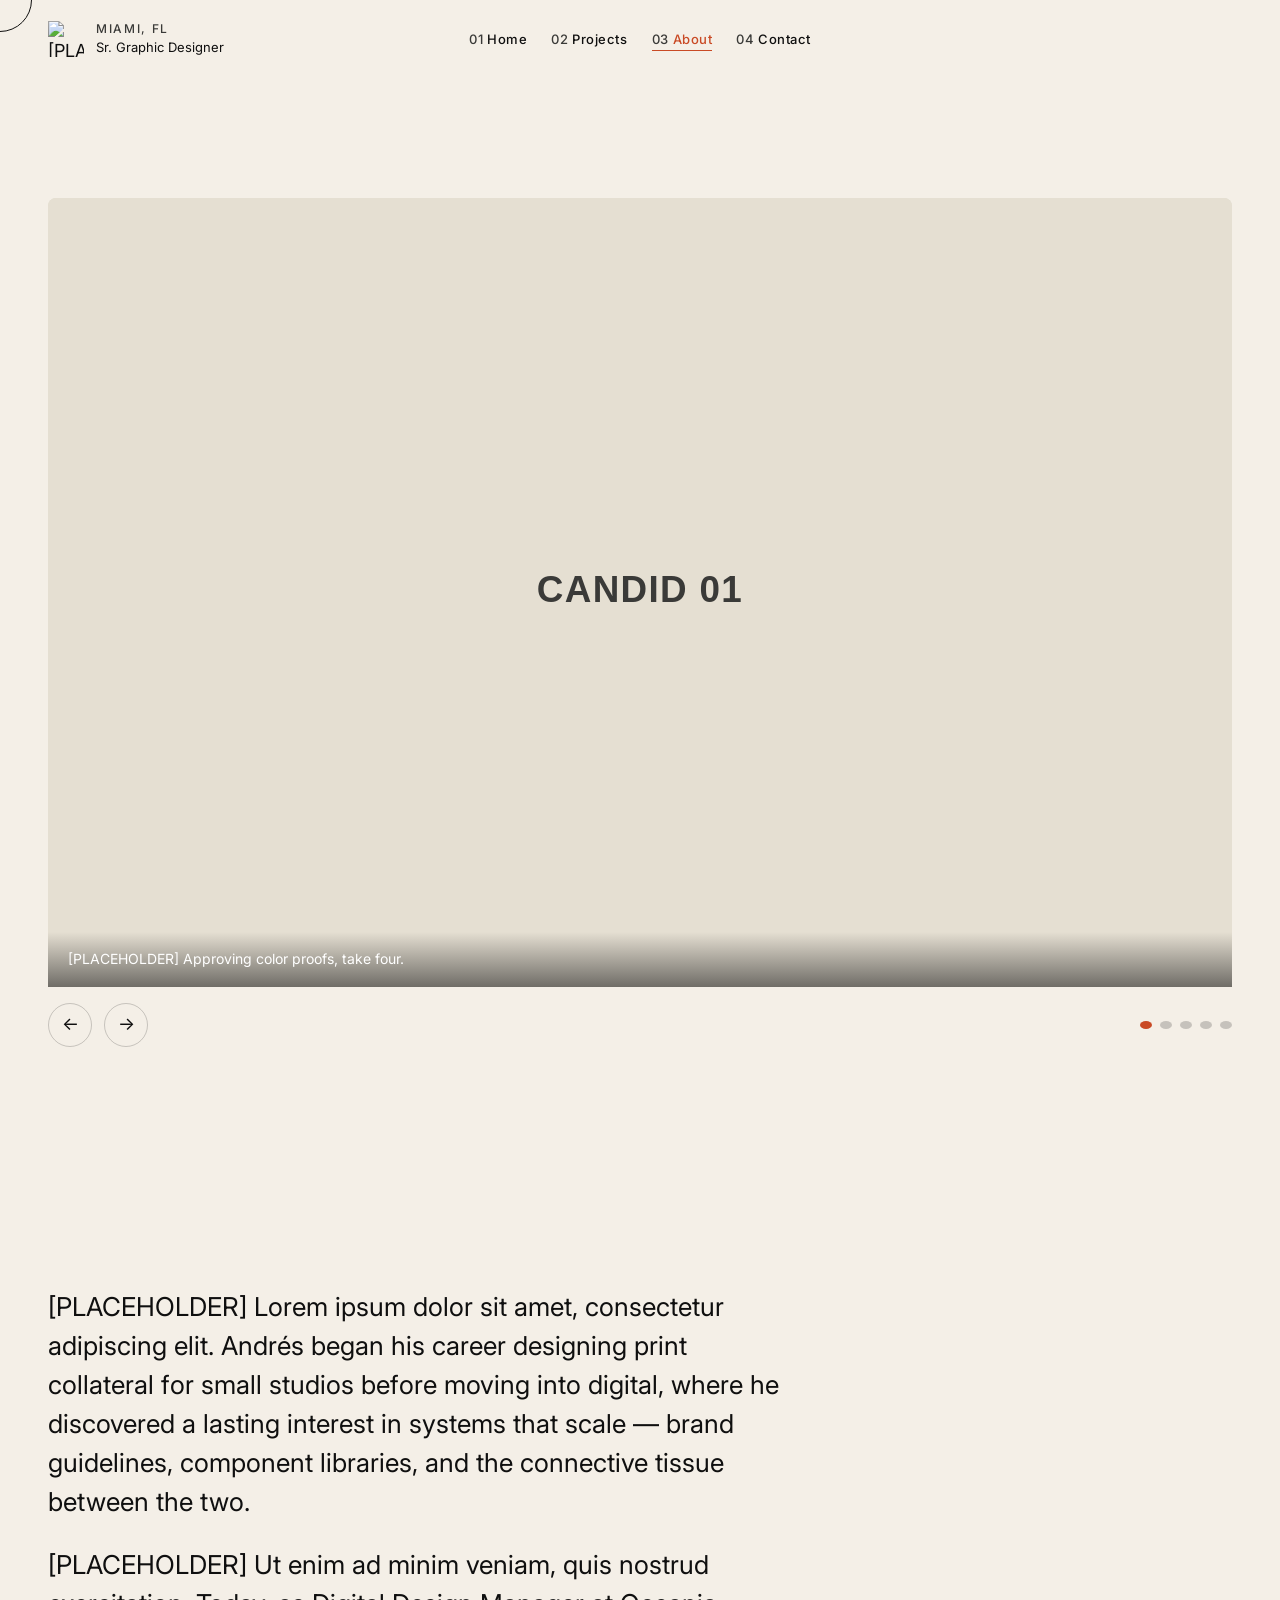
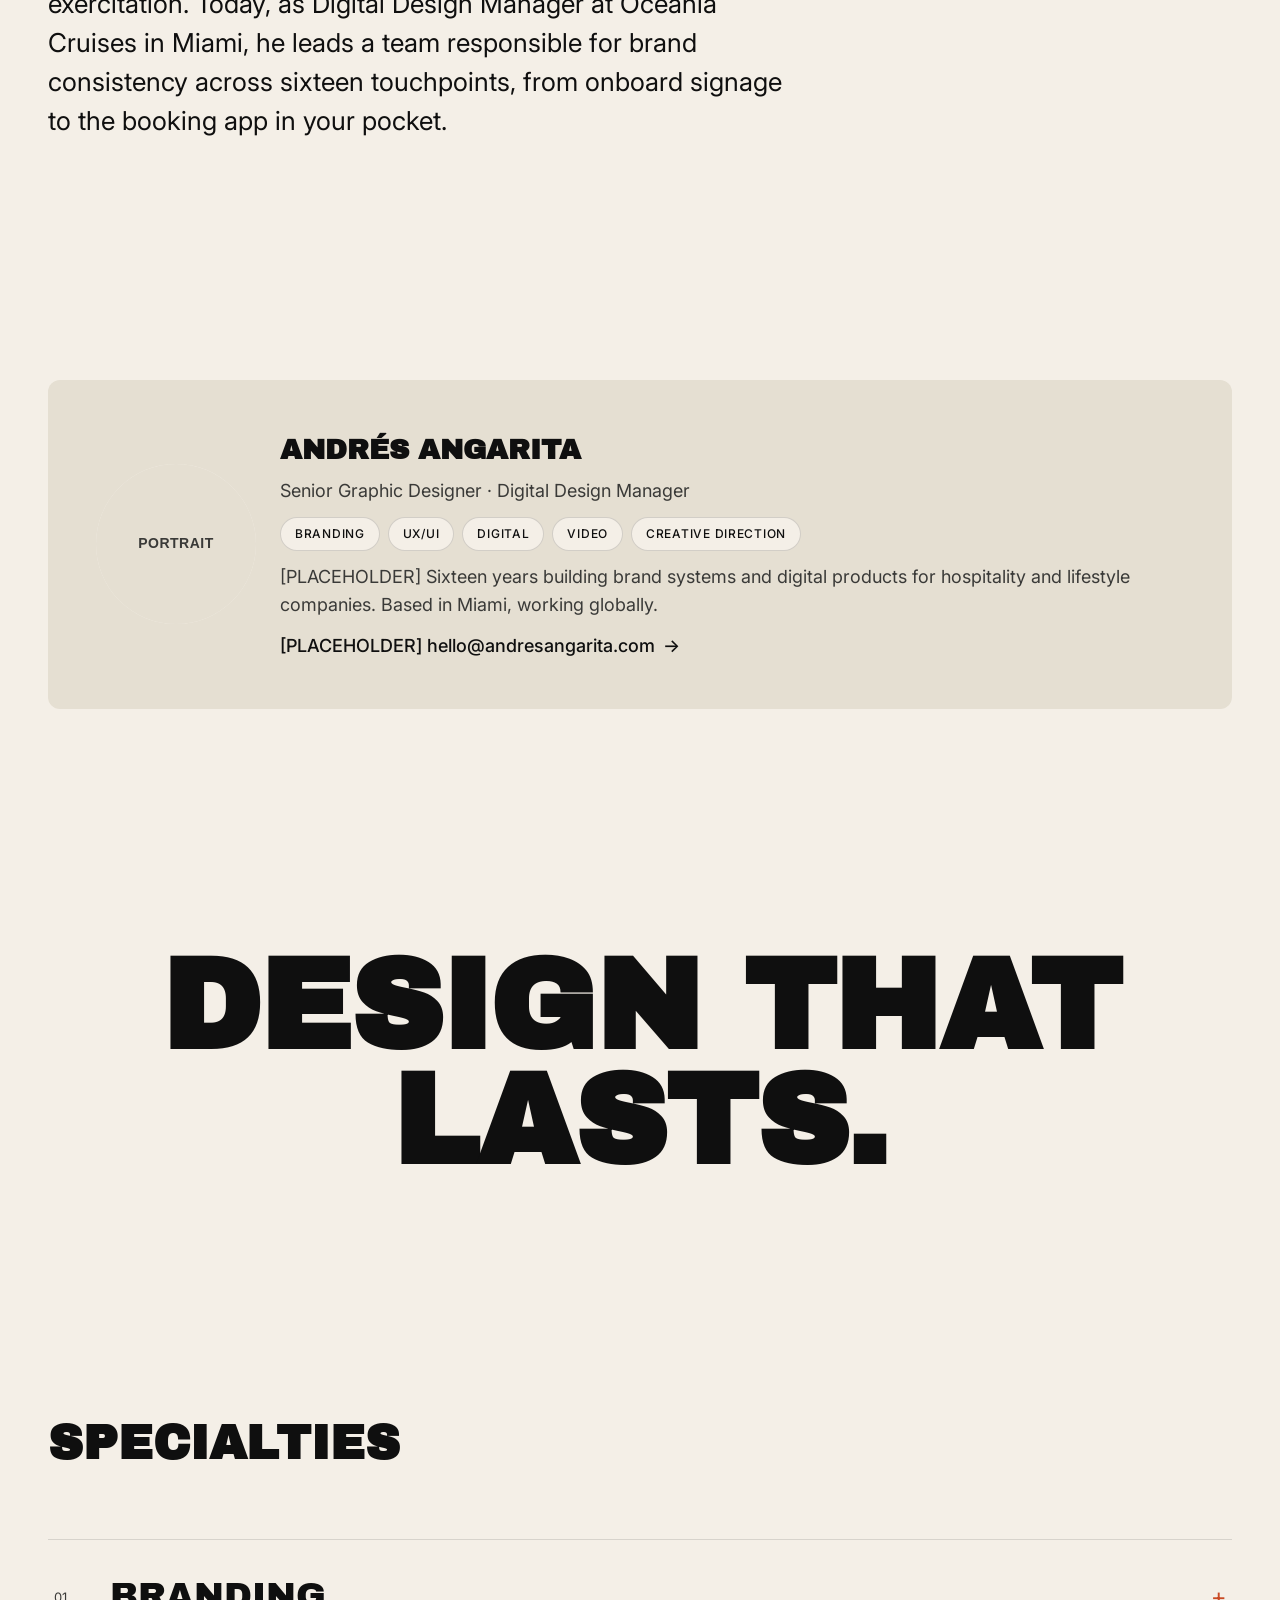
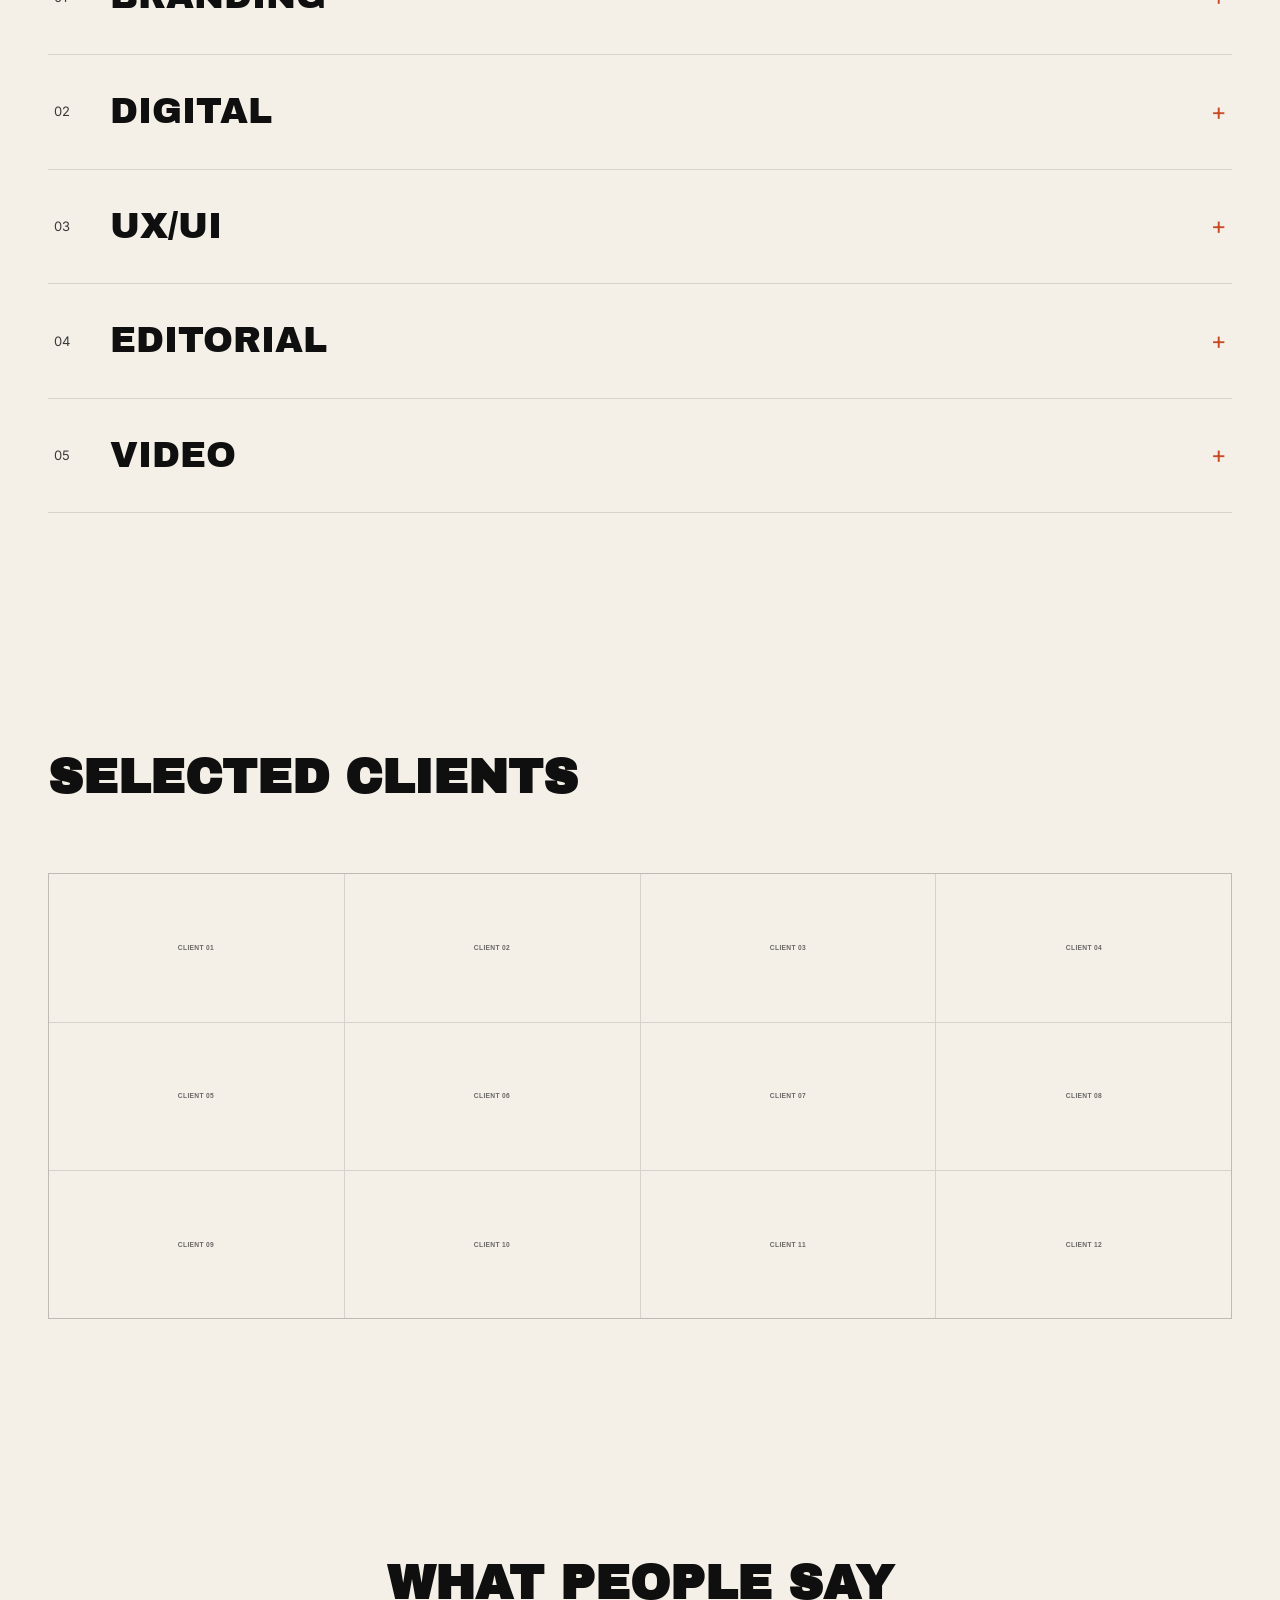
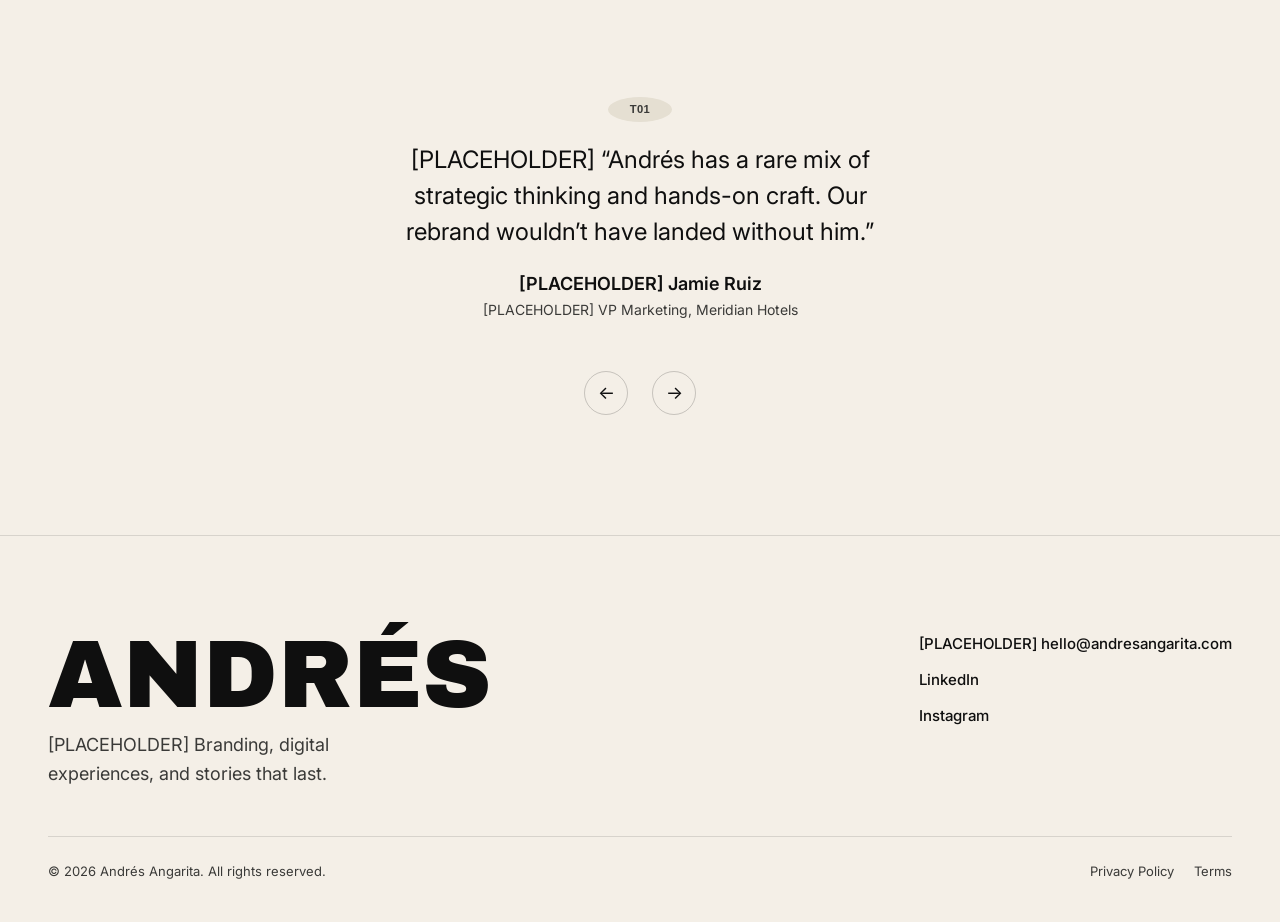
==== commit d5a9fcf8: "Add files via upload" ====
--- a/about.html
+++ b/about.html
@@ -5,17 +5,22 @@
 <meta name="viewport" content="width=device-width, initial-scale=1.0">
 <title>About — Andrés Angarita</title>
 <meta name="description" content="[PLACEHOLDER] Sixteen years of branding, digital design, and creative direction. Meet Andrés Angarita, Senior Graphic Designer and Digital Design Manager based in Miami.">
-<link rel="icon" type="image/svg+xml" href="/favicon.svg">
-<link rel="stylesheet" href="/styles.css">
+<link rel="icon" type="image/svg+xml" href="favicon.svg">
+<link rel="stylesheet" href="styles.css">
 </head>
 <body>
 <a class="skip-link" href="#main">Skip to content</a>
 
 <header class="site-header">
   <div class="container">
-    <div class="address-block">
-      <span class="meta-label">Miami, FL</span>
-      <span>Sr. Graphic Designer</span>
+    <div class="header-left">
+      <a href="index.html" class="logo-mark" aria-label="Andrés Angarita — Home">
+        <img src="assets/logo-mark.svg" alt="[PLACEHOLDER] Andrés Angarita logo">
+      </a>
+      <div class="address-block">
+        <span class="meta-label">Miami, FL</span>
+        <span>Sr. Graphic Designer</span>
+      </div>
     </div>
 
     <nav class="primary-nav" aria-label="Primary">
@@ -52,27 +57,27 @@
         <div class="carousel__track">
 
           <div class="carousel__slide is-active">
-            <img src="/assets/placeholder-candid-01.svg" alt="[PLACEHOLDER] Candid photo of Andrés reviewing print proofs">
+            <img src="assets/placeholder-candid-01.svg" alt="[PLACEHOLDER] Candid photo of Andrés reviewing print proofs">
             <p class="carousel__caption">[PLACEHOLDER] Approving color proofs, take four.</p>
           </div>
 
           <div class="carousel__slide">
-            <img src="/assets/placeholder-candid-02.svg" alt="[PLACEHOLDER] Candid photo of Andrés sketching concepts">
+            <img src="assets/placeholder-candid-02.svg" alt="[PLACEHOLDER] Candid photo of Andrés sketching concepts">
             <p class="carousel__caption">[PLACEHOLDER] Sketchbook, coffee, repeat.</p>
           </div>
 
           <div class="carousel__slide">
-            <img src="/assets/placeholder-candid-03.svg" alt="[PLACEHOLDER] Candid photo of Andrés presenting to a team">
+            <img src="assets/placeholder-candid-03.svg" alt="[PLACEHOLDER] Candid photo of Andrés presenting to a team">
             <p class="carousel__caption">[PLACEHOLDER] Pitching the rebrand, slide 12 of 40.</p>
           </div>
 
           <div class="carousel__slide">
-            <img src="/assets/placeholder-candid-04.svg" alt="[PLACEHOLDER] Candid photo of Andrés aboard a cruise ship">
+            <img src="assets/placeholder-candid-04.svg" alt="[PLACEHOLDER] Candid photo of Andrés aboard a cruise ship">
             <p class="carousel__caption">[PLACEHOLDER] Research trip, not a vacation. Mostly.</p>
           </div>
 
           <div class="carousel__slide">
-            <img src="/assets/placeholder-candid-05.svg" alt="[PLACEHOLDER] Candid photo of Andrés laughing with the design team">
+            <img src="assets/placeholder-candid-05.svg" alt="[PLACEHOLDER] Candid photo of Andrés laughing with the design team">
             <p class="carousel__caption">[PLACEHOLDER] The team, mid inside-joke.</p>
           </div>
 
@@ -102,7 +107,7 @@
     <div class="container">
       <div class="profile-card reveal">
         <div class="profile-card__portrait">
-          <img src="/assets/placeholder-portrait.svg" alt="[PLACEHOLDER] Portrait of Andrés Angarita">
+          <img src="assets/placeholder-portrait.svg" alt="[PLACEHOLDER] Portrait of Andrés Angarita">
         </div>
         <div class="profile-card__body">
           <h3>Andrés Angarita</h3>
@@ -235,18 +240,18 @@
         <h2 class="display-md">Selected clients</h2>
       </div>
       <div class="clients-grid reveal">
-        <div class="clients-grid__cell"><img src="/assets/placeholder-logo-01.svg" alt="[PLACEHOLDER] Client 01 logo"></div>
-        <div class="clients-grid__cell"><img src="/assets/placeholder-logo-02.svg" alt="[PLACEHOLDER] Client 02 logo"></div>
-        <div class="clients-grid__cell"><img src="/assets/placeholder-logo-03.svg" alt="[PLACEHOLDER] Client 03 logo"></div>
-        <div class="clients-grid__cell"><img src="/assets/placeholder-logo-04.svg" alt="[PLACEHOLDER] Client 04 logo"></div>
-        <div class="clients-grid__cell"><img src="/assets/placeholder-logo-05.svg" alt="[PLACEHOLDER] Client 05 logo"></div>
-        <div class="clients-grid__cell"><img src="/assets/placeholder-logo-06.svg" alt="[PLACEHOLDER] Client 06 logo"></div>
-        <div class="clients-grid__cell"><img src="/assets/placeholder-logo-07.svg" alt="[PLACEHOLDER] Client 07 logo"></div>
-        <div class="clients-grid__cell"><img src="/assets/placeholder-logo-08.svg" alt="[PLACEHOLDER] Client 08 logo"></div>
-        <div class="clients-grid__cell"><img src="/assets/placeholder-logo-09.svg" alt="[PLACEHOLDER] Client 09 logo"></div>
-        <div class="clients-grid__cell"><img src="/assets/placeholder-logo-10.svg" alt="[PLACEHOLDER] Client 10 logo"></div>
-        <div class="clients-grid__cell"><img src="/assets/placeholder-logo-11.svg" alt="[PLACEHOLDER] Client 11 logo"></div>
-        <div class="clients-grid__cell"><img src="/assets/placeholder-logo-12.svg" alt="[PLACEHOLDER] Client 12 logo"></div>
+        <div class="clients-grid__cell"><img src="assets/placeholder-logo-01.svg" alt="[PLACEHOLDER] Client 01 logo"></div>
+        <div class="clients-grid__cell"><img src="assets/placeholder-logo-02.svg" alt="[PLACEHOLDER] Client 02 logo"></div>
+        <div class="clients-grid__cell"><img src="assets/placeholder-logo-03.svg" alt="[PLACEHOLDER] Client 03 logo"></div>
+        <div class="clients-grid__cell"><img src="assets/placeholder-logo-04.svg" alt="[PLACEHOLDER] Client 04 logo"></div>
+        <div class="clients-grid__cell"><img src="assets/placeholder-logo-05.svg" alt="[PLACEHOLDER] Client 05 logo"></div>
+        <div class="clients-grid__cell"><img src="assets/placeholder-logo-06.svg" alt="[PLACEHOLDER] Client 06 logo"></div>
+        <div class="clients-grid__cell"><img src="assets/placeholder-logo-07.svg" alt="[PLACEHOLDER] Client 07 logo"></div>
+        <div class="clients-grid__cell"><img src="assets/placeholder-logo-08.svg" alt="[PLACEHOLDER] Client 08 logo"></div>
+        <div class="clients-grid__cell"><img src="assets/placeholder-logo-09.svg" alt="[PLACEHOLDER] Client 09 logo"></div>
+        <div class="clients-grid__cell"><img src="assets/placeholder-logo-10.svg" alt="[PLACEHOLDER] Client 10 logo"></div>
+        <div class="clients-grid__cell"><img src="assets/placeholder-logo-11.svg" alt="[PLACEHOLDER] Client 11 logo"></div>
+        <div class="clients-grid__cell"><img src="assets/placeholder-logo-12.svg" alt="[PLACEHOLDER] Client 12 logo"></div>
       </div>
     </div>
   </section>
@@ -262,7 +267,7 @@
 
           <blockquote class="testimonial-slide is-active">
             <div class="testimonial-slide__photo">
-              <img src="/assets/placeholder-testimonial-01.svg" alt="[PLACEHOLDER] Portrait of testimonial author one">
+              <img src="assets/placeholder-testimonial-01.svg" alt="[PLACEHOLDER] Portrait of testimonial author one">
             </div>
             <p class="testimonial-slide__quote">[PLACEHOLDER] &ldquo;Andrés has a rare mix of strategic thinking and hands-on craft. Our rebrand wouldn&rsquo;t have landed without him.&rdquo;</p>
             <footer>
@@ -273,7 +278,7 @@
 
           <blockquote class="testimonial-slide">
             <div class="testimonial-slide__photo">
-              <img src="/assets/placeholder-testimonial-02.svg" alt="[PLACEHOLDER] Portrait of testimonial author two">
+              <img src="assets/placeholder-testimonial-02.svg" alt="[PLACEHOLDER] Portrait of testimonial author two">
             </div>
             <p class="testimonial-slide__quote">[PLACEHOLDER] &ldquo;He translated a complicated brief into something our whole team could rally around in a single workshop.&rdquo;</p>
             <footer>
@@ -284,7 +289,7 @@
 
           <blockquote class="testimonial-slide">
             <div class="testimonial-slide__photo">
-              <img src="/assets/placeholder-testimonial-03.svg" alt="[PLACEHOLDER] Portrait of testimonial author three">
+              <img src="assets/placeholder-testimonial-03.svg" alt="[PLACEHOLDER] Portrait of testimonial author three">
             </div>
             <p class="testimonial-slide__quote">[PLACEHOLDER] &ldquo;Calm under pressure, obsessive about details, and genuinely fun to work with. Rare combination.&rdquo;</p>
             <footer>
@@ -328,6 +333,6 @@
   </div>
 </footer>
 
-<script src="/main.js"></script>
+<script src="main.js"></script>
 </body>
 </html>
--- a/styles.css
+++ b/styles.css
@@ -234,10 +234,30 @@
 }
 
 .site-header .container {
-  display: flex;
-  align-items: flex-start;
-  justify-content: space-between;
-  gap: 24px;
+  display: grid;
+  grid-template-columns: 1fr auto 1fr;
+  align-items: center;
+  gap: 16px;
+}
+
+.header-left {
+  grid-column: 1;
+  display: flex;
+  align-items: center;
+  gap: 12px;
+  justify-self: start;
+}
+
+.logo-mark {
+  flex: 0 0 auto;
+  width: 36px;
+  height: 36px;
+  display: block;
+}
+
+.logo-mark img {
+  width: 100%;
+  height: 100%;
 }
 
 .address-block {
@@ -250,7 +270,9 @@
 }
 
 .primary-nav {
+  grid-column: 2;
   display: none;
+  justify-self: center;
 }
 
 .primary-nav ul {
@@ -300,6 +322,8 @@
 
 /* Hamburger */
 .nav-toggle {
+  grid-column: 3;
+  justify-self: end;
   display: flex;
   flex-direction: column;
   gap: 5px;
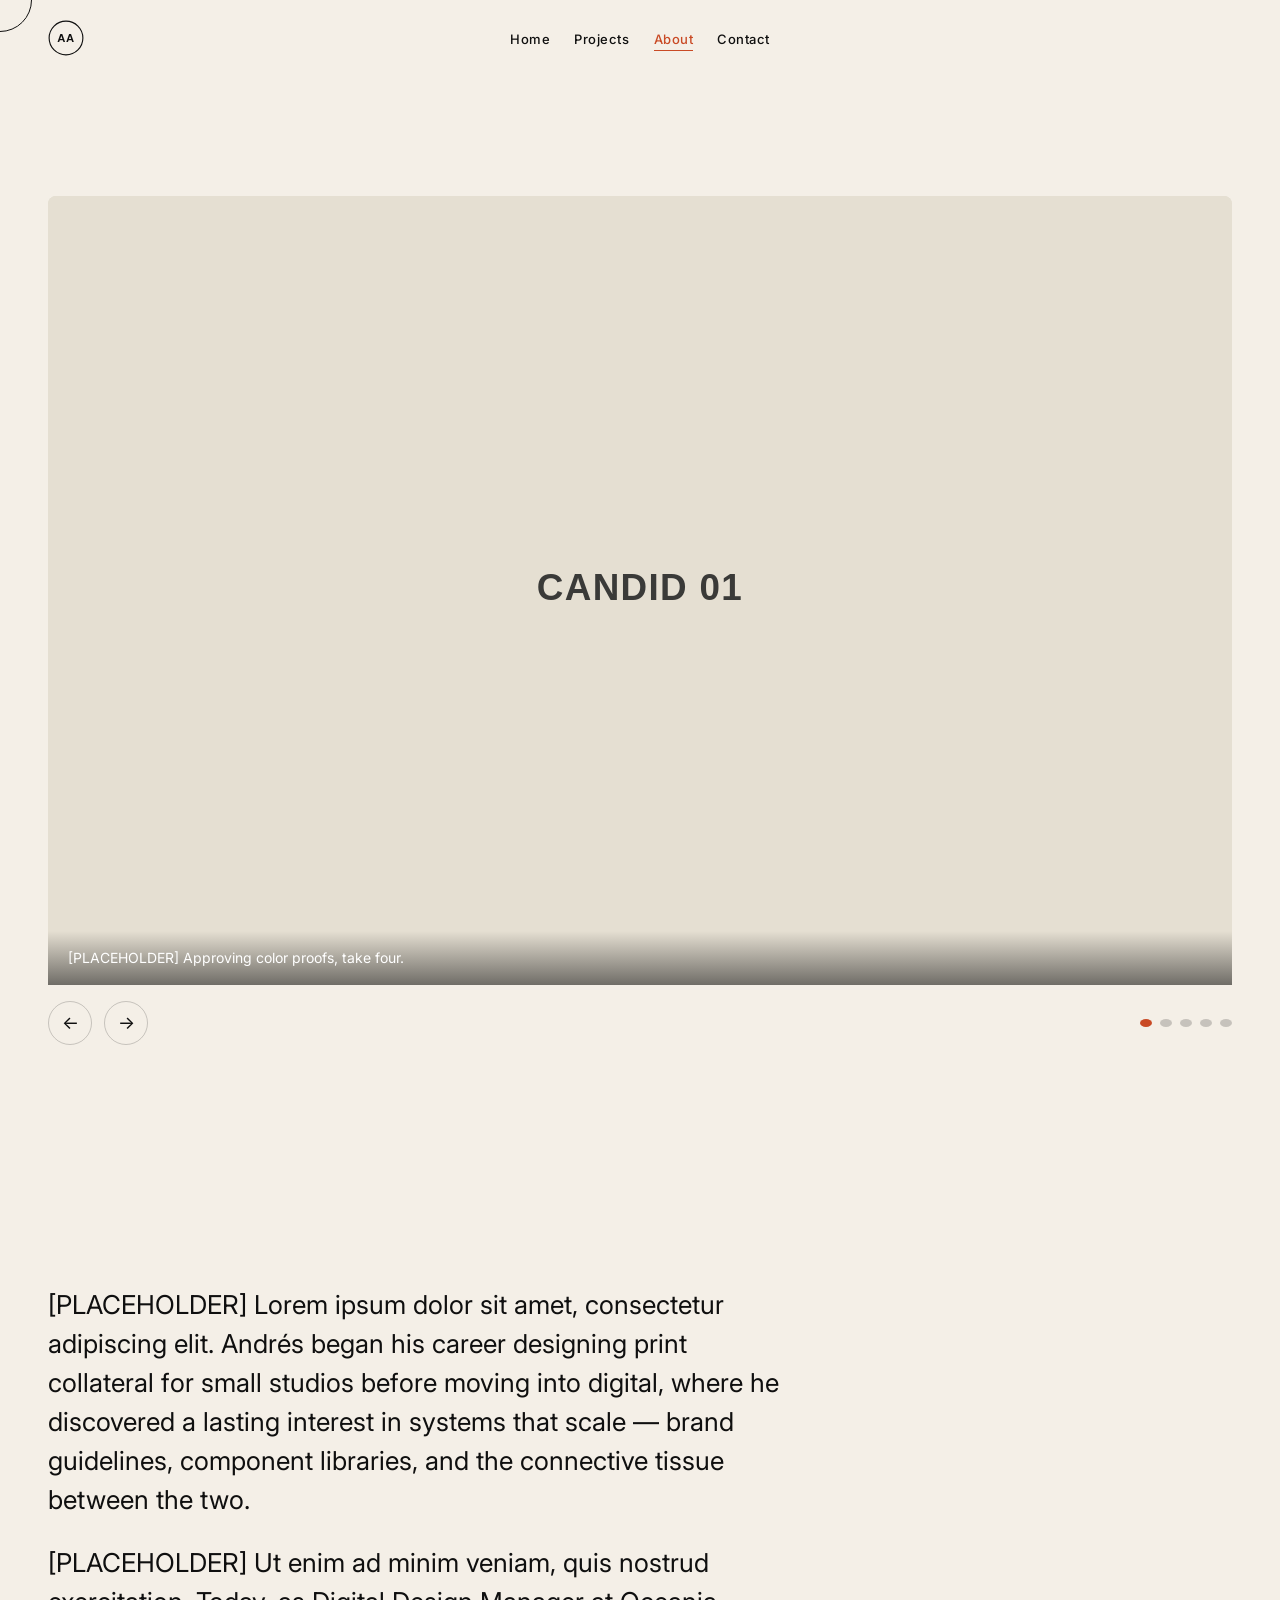
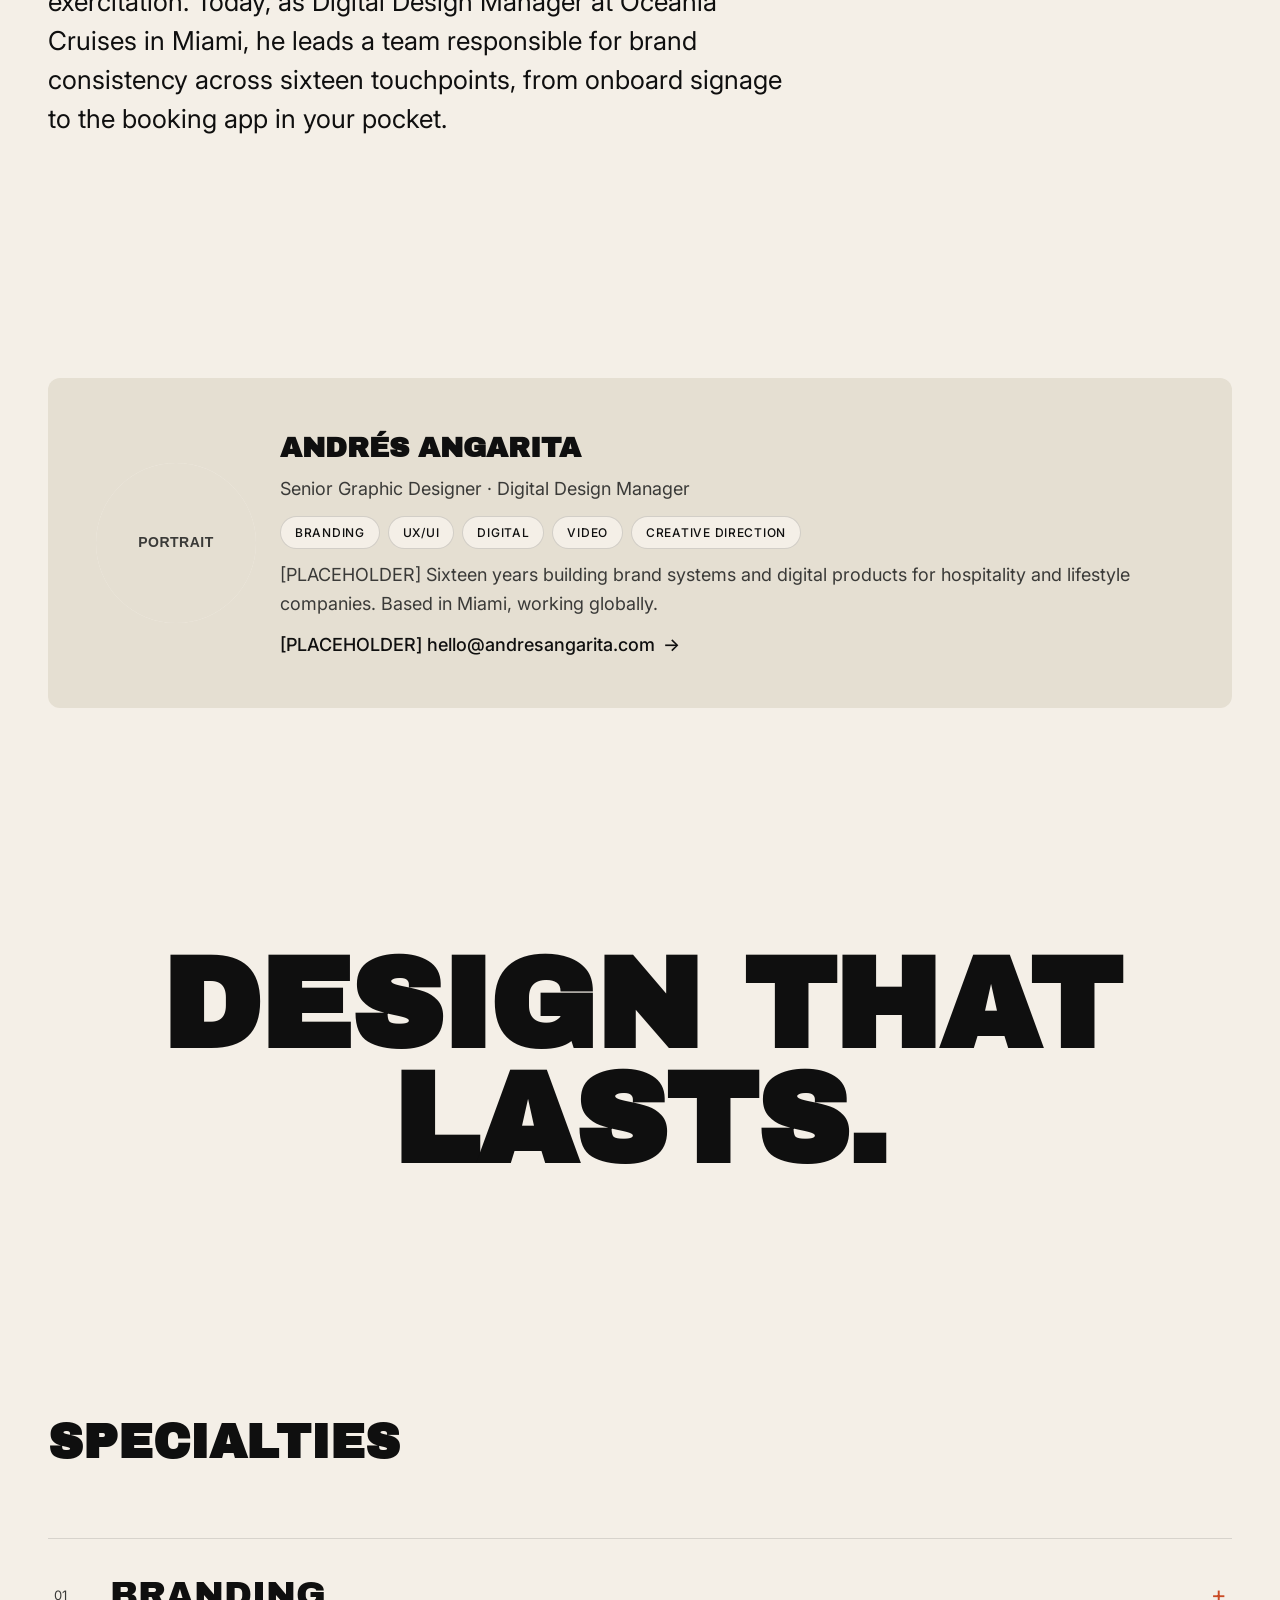
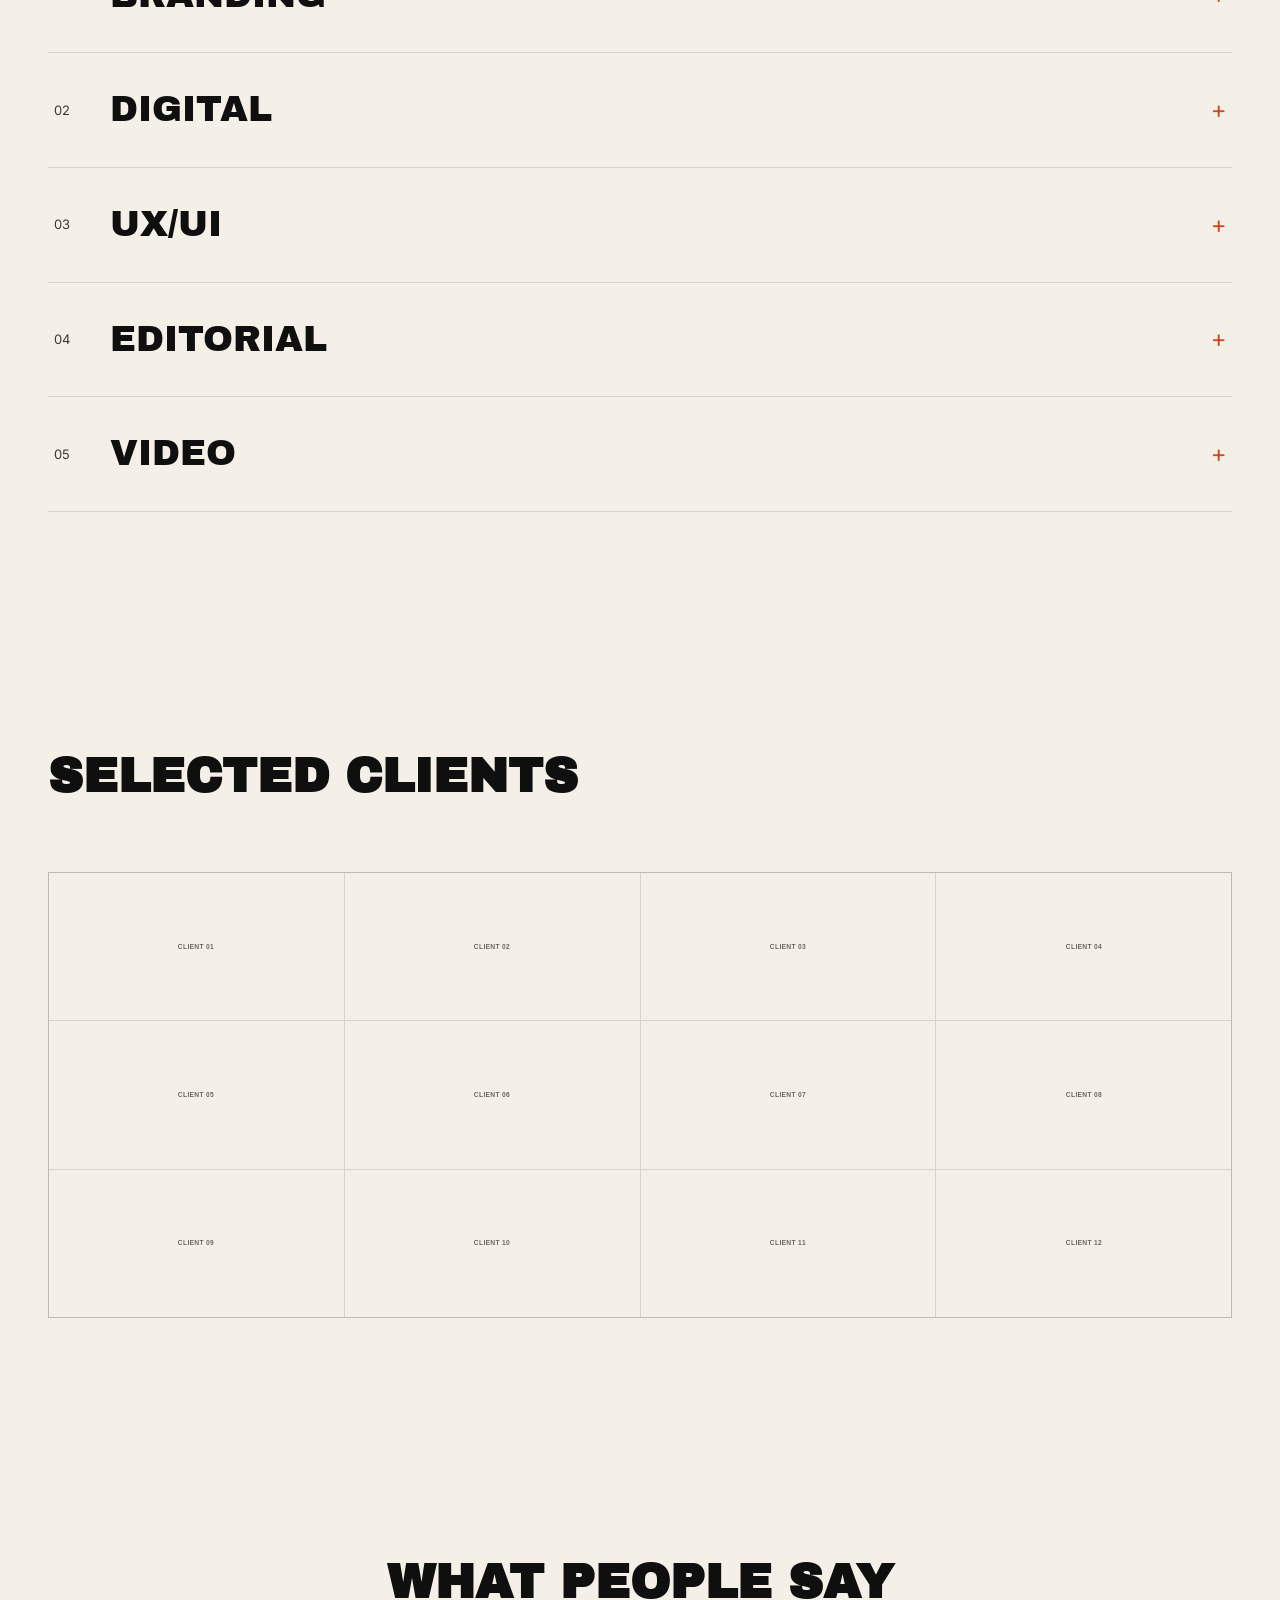
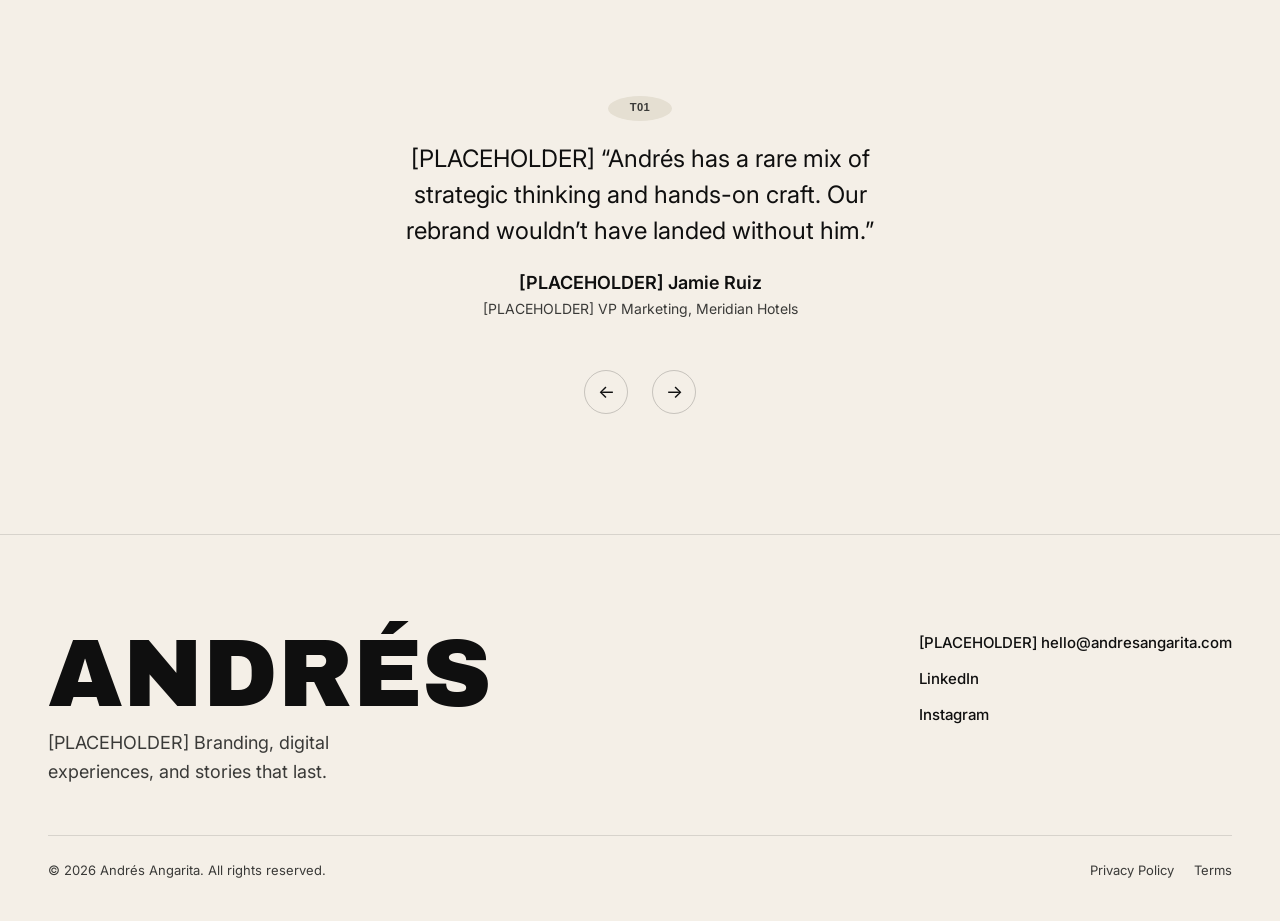
==== commit 2d440cf0: "Add files via upload" ====
--- a/about.html
+++ b/about.html
@@ -17,18 +17,14 @@
       <a href="index.html" class="logo-mark" aria-label="Andrés Angarita — Home">
         <img src="assets/logo-mark.svg" alt="[PLACEHOLDER] Andrés Angarita logo">
       </a>
-      <div class="address-block">
-        <span class="meta-label">Miami, FL</span>
-        <span>Sr. Graphic Designer</span>
-      </div>
     </div>
 
     <nav class="primary-nav" aria-label="Primary">
       <ul>
-        <li><a href="index.html"><span class="num">01</span>Home</a></li>
-        <li><a href="projects.html"><span class="num">02</span>Projects</a></li>
-        <li><a href="about.html" class="is-active" aria-current="page"><span class="num">03</span>About</a></li>
-        <li><a href="#contact"><span class="num">04</span>Contact</a></li>
+        <li><a href="index.html">Home</a></li>
+        <li><a href="projects.html">Projects</a></li>
+        <li><a href="about.html" class="is-active" aria-current="page">About</a></li>
+        <li><a href="#contact">Contact</a></li>
       </ul>
     </nav>
 
@@ -41,10 +37,10 @@
 <div class="nav-overlay" id="nav-overlay">
   <nav aria-label="Mobile primary">
     <ul>
-      <li><a href="index.html"><span class="num">01</span>Home</a></li>
-      <li><a href="projects.html"><span class="num">02</span>Projects</a></li>
-      <li><a href="about.html"><span class="num">03</span>About</a></li>
-      <li><a href="#contact"><span class="num">04</span>Contact</a></li>
+      <li><a href="index.html">Home</a></li>
+      <li><a href="projects.html">Projects</a></li>
+      <li><a href="about.html">About</a></li>
+      <li><a href="#contact">Contact</a></li>
     </ul>
   </nav>
 </div>
--- a/styles.css
+++ b/styles.css
@@ -260,15 +260,6 @@
   height: 100%;
 }
 
-.address-block {
-  font-size: 13px;
-  line-height: 1.5;
-}
-
-.address-block .meta-label {
-  display: block;
-}
-
 .primary-nav {
   grid-column: 2;
   display: none;
@@ -287,11 +278,6 @@
   letter-spacing: 0.04em;
   position: relative;
   padding-bottom: 2px;
-}
-
-.primary-nav a span.num {
-  color: var(--text-secondary);
-  margin-right: 4px;
 }
 
 .primary-nav a::after {
@@ -387,15 +373,6 @@
   font-family: var(--font-display);
   text-transform: uppercase;
   font-size: clamp(32px, 12vw, 56px);
-}
-
-.nav-overlay a span.num {
-  color: var(--accent);
-  font-family: var(--font-body);
-  font-size: 16px;
-  letter-spacing: 0.1em;
-  margin-right: 12px;
-  vertical-align: middle;
 }
 
 @media (min-width: 768px) {
